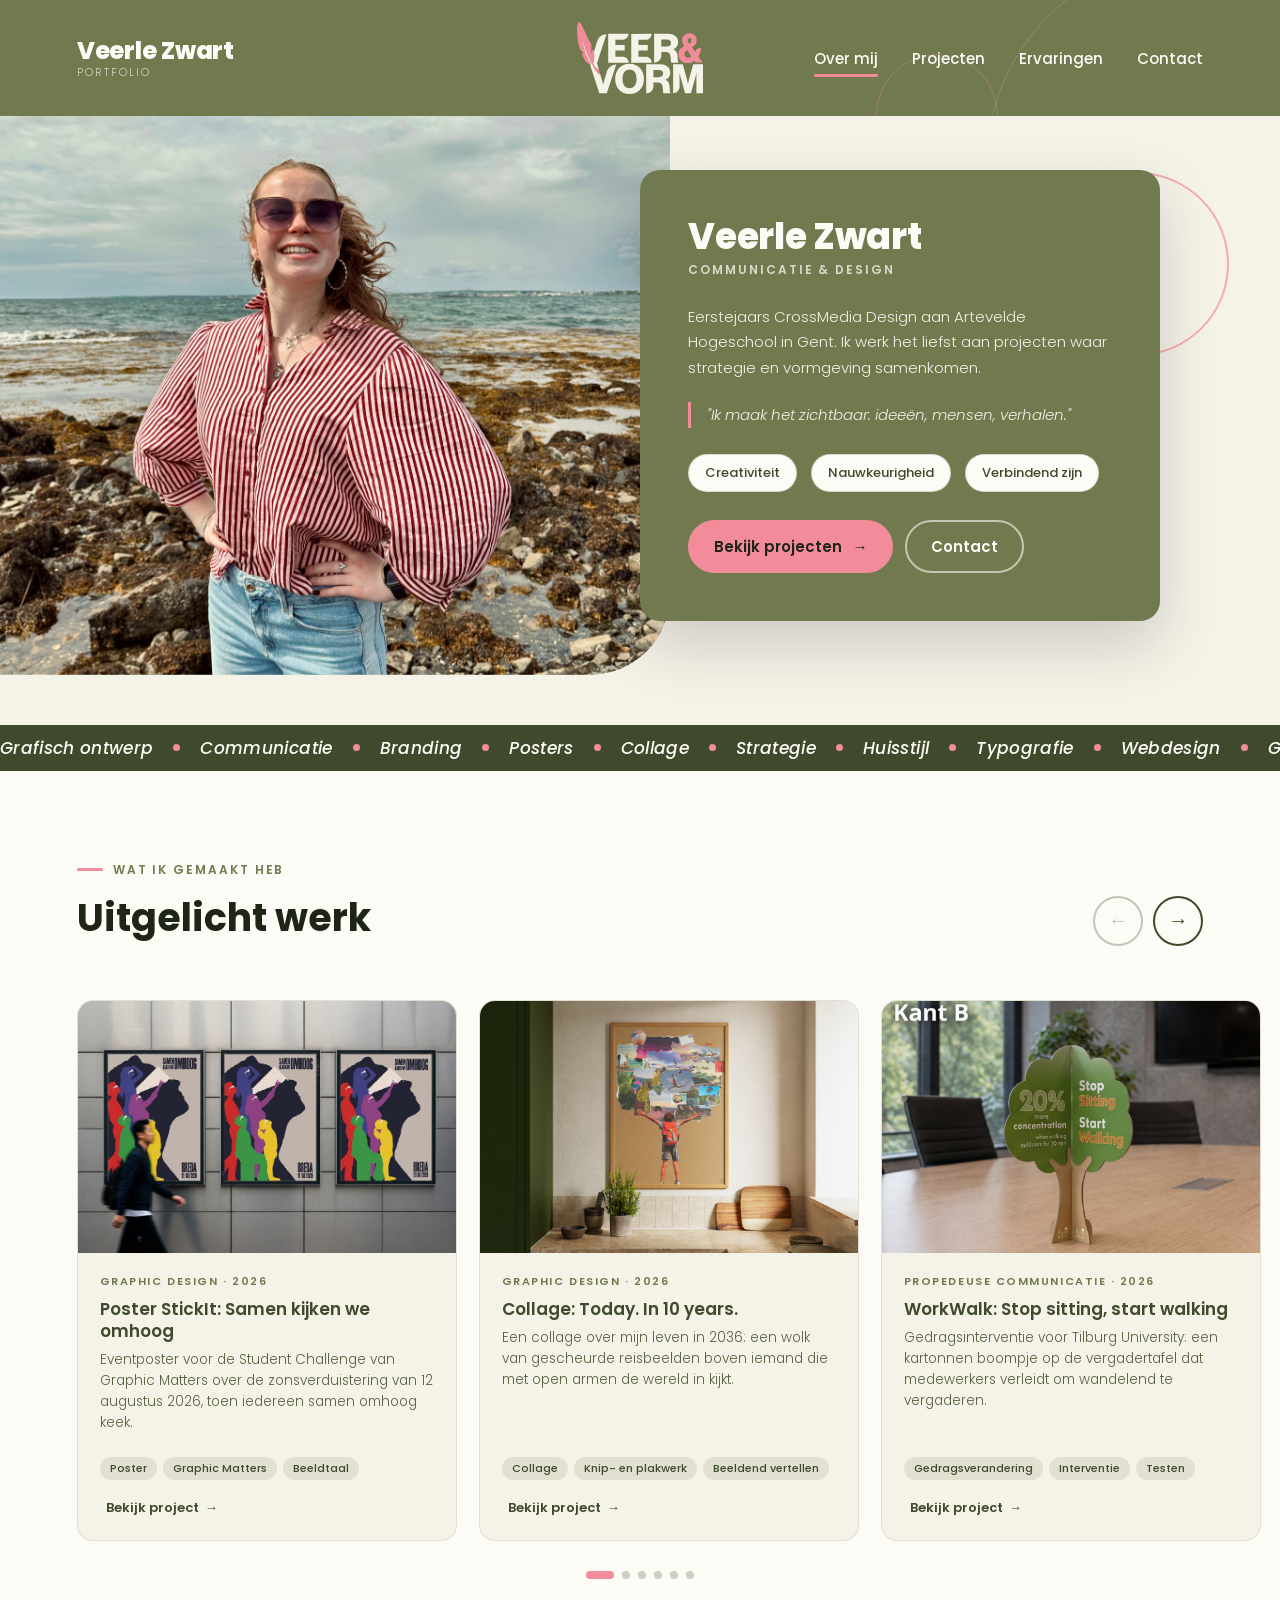
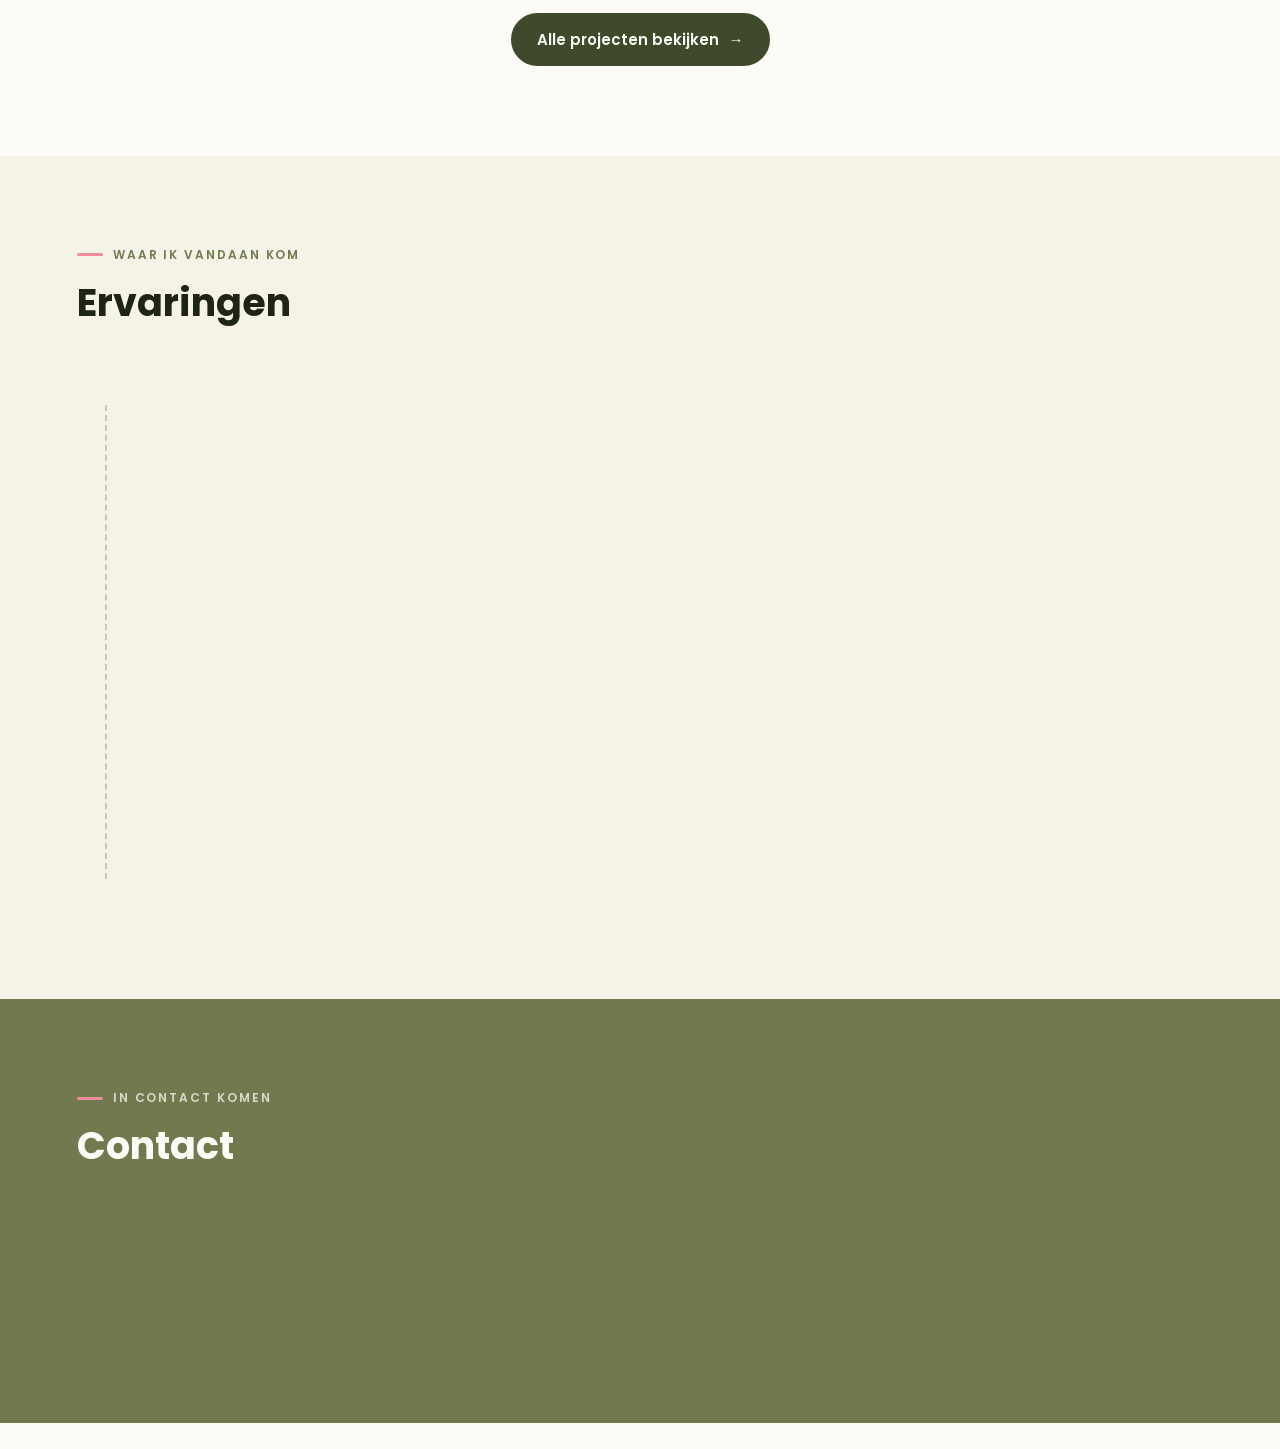
==== index.html @ c1975ac1 "verbetering" ====
<!DOCTYPE html>
<html lang="nl">
<head>
	<meta charset="UTF-8">
	<meta name="viewport" content="width=device-width, initial-scale=1.0">
	<title>Portfolio Veerle Zwart</title>
	<link rel="preconnect" href="https://fonts.googleapis.com">
	<link href="https://fonts.googleapis.com/css2?family=Poppins:ital,wght@0,300;0,400;0,500;0,600;0,700;0,800;1,500;1,600&display=swap" rel="stylesheet">
	<link rel="stylesheet" type="text/css" href="PortfolioStyle.css">

</head>
<body>

<header class="nav">
  <a class="logo" href="index.html"data-logo="Afbeeldingen/logos/veer-en-vorm-logo-svg/veer-en-vorm-logo-02-negatief.svg" aria-label="Veerle Zwart, naar home">
    <span class="name">Veerle Zwart</span>
    <span class="sub">portfolio</span>
  </a>
  <button class="menu-knop" type="button" aria-label="Menu openen" aria-expanded="false">
    <span></span><span></span><span></span>
  </button>
  <nav class="links">
    <a href="index.html#over-mij">Over mij</a>
    <a href="projecten.html" data-sectie="projecten">Projecten</a>
    <a href="index.html#ervaringen">Ervaringen</a>
    <a href="index.html#contact">Contact</a>
  </nav>
</header>

<section class="hero" id="over-mij" style="padding:0;">
  <div class="hero-photo"><img src="Afbeeldingen/FotoVeerle.JPEG"></div>
  <div class="hero-card-wrap">
    <div class="hero-card">
      <h1>Veerle Zwart</h1>
      <p class="role">Communicatie &amp; Design</p>
      <p>Eerstejaars CrossMedia Design aan Artevelde Hogeschool in Gent. Ik werk het liefst aan projecten waar strategie en vormgeving samenkomen.</p>
      <p class="statuut">"Ik maak het zichtbaar: ideeën, mensen, verhalen."</p>
      <div class="values">
        <span class="value-pill">Creativiteit</span>
        <span class="value-pill">Nauwkeurigheid</span>
        <span class="value-pill">Verbindend zijn</span>
      </div>
	  <div class="hero-knoppen">
        <a class="knop" href="projecten.html">Bekijk projecten <span class="pijl" aria-hidden="true">&rarr;</span></a>
        <a class="knop knop-licht" href="#contact">Contact</a>
      </div>
    </div>
  </div>
</section>

<div class="band" aria-hidden="true">
  <div class="band-rij">
    <span>Grafisch ontwerp</span><span>Communicatie</span><span>Branding</span><span>Posters</span><span>Collage</span><span>Strategie</span><span>Huisstijl</span><span>Typografie</span><span>Webdesign</span>
  </div>
</div>

<section id="projecten" class="uitgelicht">
  <div class="section-head rij reveal">
    <div>
      <p class="eyebrow">Wat ik gemaakt heb</p>
      <h2>Uitgelicht werk</h2>
    </div>
    <div class="carousel-pijlen">
      <button class="carousel-knop vorige" type="button" aria-label="Vorige projecten">&#8592;</button>
      <button class="carousel-knop volgende" type="button" aria-label="Volgende projecten">&#8594;</button>
    </div>
  </div>

  <!-- De kaartjes komen automatisch uit projecten.js -->
  <div class="carousel reveal" data-projecten="carousel" aria-label="Uitgelichte projecten"></div>
  <div class="carousel-puntjes" aria-hidden="true"></div>

  <div class="meer reveal">
    <a class="knop knop-donker" href="projecten.html">Alle projecten bekijken <span class="pijl" aria-hidden="true">&rarr;</span></a>
  </div>
</section>

<section id="ervaringen">
  <div class="section-head">
    <p class="eyebrow">Waar ik vandaan kom</p>
    <h2>Ervaringen</h2>
  </div>
    <div class="ervaring-grid">
    <div class="timeline">
      <div class="tl-item reveal">
        <div class="tl-logo" data-logo="Afbeeldingen/logos/logo-prenatal.png">P</div>
        <div class="tl-content">
          <span class="tl-period">Heden · Bijbaan</span>
          <h3>Prénatal Breda</h3>
          <p>Bijbaan als verkoopmedewerker. Hier leer ik elke dag luisteren naar wat klanten echt nodig hebben, en dat helpt me ook als ontwerper.</p>
        </div>
      </div>
      <div class="tl-item reveal">
        <div class="tl-logo" data-logo="Afbeeldingen/logos/logo-artevelde.png">A</div>
        <div class="tl-content">
          <span class="tl-period">Heden · Opleiding</span>
          <h3>CrossMedia Design | Artevelde Hogeschool Gent</h3>
          <p>Eerste jaar CrossMedia Design. Ik leer ontwerpen voor print en digitaal, van poster en collage tot website, en breng zo mijn communicatieachtergrond samen met vormgeving.</p>
        </div>
      </div>
      <div class="tl-item reveal">
        <div class="tl-logo" data-logo="Afbeeldingen/logos/logo-avans.webp">A</div>
        <div class="tl-content">
          <span class="tl-period">2025-2026 · Propedeuse</span>
          <h3>Propedeuse Communicatie | Avans Hogeschool</h3>
          <p>Portfolio Professionele Identiteit: zelfreflectie-opdrachten, gespreksverslagen met een werkveldbuddy, een promovideoscript en een motivatiebrief voor CrossMedia Design.</p>
        </div>
      </div>
    </div>
 <div class="ervaring-fotos">
  <figure class="ervaring-foto reveal" data-afbeelding="Afbeeldingen/FotoCommunicatie.jpg">
      <figcaption>Praatstof winnaar Firestarter Award - Avans</figcaption>
    </figure>  
  <figure class="ervaring-foto reveal" data-afbeelding="Afbeeldingen/FotoPropedeuse.jpg">
        <figcaption>Propedeuse-uitreiking Communicatie</figcaption>
      </figure>
  </div>
  </div>
</section>

<section id="contact">
  <div class="section-head">
    <p class="eyebrow">In contact komen</p>
    <h2>Contact</h2>
  </div>
    <div class="contact-grid">
    <a class="contact-item reveal" href="mailto:veerle.zwart@gmail.com">
      <span class="label">E-mail</span>
      <span class="value">veerle.zwart@gmail.com</span>
    </a>
    <a class="contact-item reveal" href="tel:+31615648652">
      <span class="label">Telefoon</span>
      <span class="value">+31 6 15 64 86 52</span>
    </a>
    <a class="contact-item reveal" href="https://www.linkedin.com/in/veerle-zwart-923246385" target="_blank" rel="noopener">
      <span class="label">LinkedIn</span>
      <span class="value">linkedin.com/in/veerle-zwart-923246385</span>
    </a>
    <div class="contact-item reveal">
      <span class="label">Locatie</span>
      <span class="value">Breda (NL) · Gent (BE)</span>
    </div>
  </div>
</section>

<footer>© Veerle Zwart — persoonlijk portfolio <a class="naar-boven" href="#over-mij">Naar boven &uarr;</a></footer>

<script>
function toggleFolder(tab){
  const folder = tab.closest('.folder');
  const body = folder.querySelector('.folder-body');
  const isOpen = folder.classList.contains('open');
  if(isOpen){
    folder.classList.remove('open');
    body.style.maxHeight = null;
  } else {
    folder.classList.add('open');
    body.style.maxHeight = body.scrollHeight + 'px';
  }
}
window.addEventListener('load', () => {
  document.querySelectorAll('.folder.open').forEach(folder=>{
    const body = folder.querySelector('.folder-body');
    body.style.maxHeight = body.scrollHeight + 'px';
  });
});
</script>

<!-- Pop-up per project -->
<script src="projecten.js"></script>
<script src="beweging.js"></script>

</body>
</html>
---- PortfolioStyle.css ----
/* ================================================================
   PortfolioStyle.css — Veerle Zwart
   Inhoud (zoek op het nummer, bv. "== 5."):
     1. Kleuren en basis
     2. Animaties (keyframes)
     3. Menu (navbar + logo)
     4. Knoppen
     5. Hero (bovenaan de homepage)
     6. Lopende band
     7. Secties en koppen
     8. Projectkaartjes
     9. Carousel (homepage)
    10. Projectenpagina
    11. Ervaringen
    12. Contact
    13. Footer
    14. Pop-up van een project
    15. Telefoon en tablet
    16. Minder beweging
   ================================================================ */


/* ================================================================
   == 1. Kleuren en basis
   ================================================================ */
:root{
  /* 60% – achtergrond */
  --cream: #F5F2E8;
  /* 30% – header, kaarten, vlakken (witte tekst erop: contrast 4,58) */
  --olive: #707A4E;
  /* 10% – accent: knoppen, &-teken, veer, lijntjes, hover */
  --zalmroze: #F28C9B;
  /* Neutraal – koppen, logo en lopende tekst */
  --olive-dark: #3E4A2B;  /* koppen + logo, Zalmroze erop: 4,06 */
  --ink: #1E2416;         /* lopende tekst op crème: 14,6 */
  --white: #FFFFFF;
  --paper: #FDFBF5;       /* licht papier: kaartjes, tekst op olijf */
  --ink-soft: #565F3E;    /* zachtere tekst: beschrijvingen */
  --radius: 20px;
  --zacht: cubic-bezier(.22, .8, .32, 1);   /* soepele beweging */
}
*{ box-sizing:border-box; }
html{ scroll-behavior:smooth; scroll-padding-top:80px; }
body{
  margin:0;
  background:var(--cream);
  color:var(--ink);
  font-family:'Poppins', sans-serif;
  font-weight:300;
}
::selection{ background:var(--olive); color:var(--paper); }
a{ color:inherit; }
:focus-visible{ outline:3px solid var(--olive-dark); outline-offset:3px; }


/* ================================================================
   == 2. Animaties (keyframes)
   ================================================================ */
@keyframes omhoog{ from{ opacity:0; transform:translateY(18px); } to{ opacity:1; transform:none; } }
@keyframes zweef{ 50%{ transform:translate(-14px, 18px); } }
@keyframes vervaag{ from{ opacity:0; } }
@keyframes draai{ to{ transform:rotate(360deg) translateX(6px); } }
@keyframes band{ to{ transform:translateX(-50%); } }
@keyframes foto-in{
  from{ clip-path:inset(0 100% 0 0 round 0 0 80px 0); }
  to{ clip-path:inset(0 0 0 0 round 0 0 80px 0); }
}
@keyframes pm-in{ from{ opacity:0; transform:translateY(24px) scale(.97); } to{ opacity:1; transform:none; } }


/* ================================================================
   == 3. Menu (navbar + logo)
   ================================================================ */
header.nav{
  background:var(--olive);
  color:var(--paper);
  padding:22px 6vw;
  display:flex; align-items:center; justify-content:space-between;
  flex-wrap:wrap; gap:16px;
  position:sticky; top:0; z-index:50;   /* blijft bovenaan bij scrollen */
  overflow:hidden;
  transition:padding .35s var(--zacht), box-shadow .35s;
}
/* kleiner menu zodra je scrolt */
header.nav.gescrold{
  padding-top:12px; padding-bottom:12px;
  box-shadow:0 8px 30px rgba(30,36,22,.18);
}
/* decoratieve cirkels in het menu */
header.nav::before{
  content:""; position:absolute; top:-40%; right:-10%;
  width:420px; height:420px; border-radius:50%;
  border:1px solid rgba(253,251,245,0.15);
  animation:draai 40s linear infinite;
}
header.nav::after{
  content:""; position:absolute; bottom:-60px; right:22%;
  width:120px; height:120px; border-radius:50%;
  border:1px solid rgba(242,140,155,.35);
}

/* --- Logo --- */
.logo{
  display:flex; flex-direction:column; line-height:1.1;
  position:relative; z-index:1; text-decoration:none;
}
.logo .name{ font-weight:800; font-size:24px; letter-spacing:-0.01em; }
.logo .sub{
  font-size:11px; letter-spacing:0.18em; text-transform:uppercase;
  color:rgba(253,251,245,0.7); margin-top:2px;
}
/* logo-afbeelding (wordt geladen door beweging.js) */
.logo.met-logo img{ height:72px; width:auto; display:block; transition:height .35s var(--zacht), transform .3s var(--zacht); }
header.nav.gescrold .logo.met-logo img{ height:48px; }
.logo.met-logo:hover img{ transform:rotate(-3deg) scale(1.04); }

/* naam links, logo in het midden, menu rechts */
header.nav{ display:grid; grid-template-columns:1fr auto 1fr; column-gap:16px; row-gap:0; }
.logo{ display:contents; }
.logo .name{ grid-column:1; grid-row:1; align-self:end; text-decoration:none; }
.logo .sub{ grid-column:1; grid-row:2; align-self:start; }
.logo img{ grid-column:2; grid-row:1 / 3; }
nav.links, .menu-knop{ grid-column:3; grid-row:1 / 3; justify-self:end; align-self:center; }

/* --- Menulinks met roze streepje --- */
nav.links{
  display:flex; gap:34px; flex-wrap:wrap;
  position:relative; z-index:1;
}
nav.links a{
  text-decoration:none; font-size:15px; font-weight:500;
  color:var(--paper); opacity:1;
  position:relative; padding:4px 0;
  transition:opacity 0.2s;
}
nav.links a::after{
  content:""; position:absolute; left:0; right:0; bottom:-3px;
  height:3px; border-radius:3px; background:var(--zalmroze);
  transform:scaleX(0); transform-origin:left;
  transition:transform .3s var(--zacht);
}
nav.links a:hover::after,
nav.links a.active::after{ transform:scaleX(1); }

/* --- Hamburger-knop (alleen zichtbaar op telefoon) --- */
.menu-knop{
  display:none; position:relative; z-index:1;
  width:44px; height:44px; border:none; border-radius:50%;
  background:rgba(253,251,245,.12); cursor:pointer;
  flex-direction:column; align-items:center; justify-content:center; gap:5px;
}
.menu-knop span{
  width:20px; height:2px; background:var(--paper); border-radius:2px;
  transition:transform .3s var(--zacht), opacity .2s;
}
.menu-open .menu-knop span:nth-child(1){ transform:translateY(7px) rotate(45deg); }
.menu-open .menu-knop span:nth-child(2){ opacity:0; }
.menu-open .menu-knop span:nth-child(3){ transform:translateY(-7px) rotate(-45deg); }


/* ================================================================
   == 4. Knoppen
   ================================================================ */
/* roze knop (standaard) */
.knop{
  display:inline-flex; align-items:center; gap:10px;
  background:var(--zalmroze); color:var(--ink);
  font-weight:600; font-size:15px;
  padding:13px 24px; border-radius:40px;
  text-decoration:none; border:2px solid var(--zalmroze);
  transition:transform .25s var(--zacht), box-shadow .25s, background .25s, color .25s;
}
.knop:hover{ transform:translateY(-2px); box-shadow:0 10px 24px rgba(30,36,22,.22); }
.knop .pijl{ display:inline-block; transition:transform .25s var(--zacht); }
.knop:hover .pijl{ transform:translateX(5px); }
/* lichte knop met rand (op olijf) */
.knop-licht{ background:transparent; color:var(--paper); border-color:rgba(253,251,245,.6); }
.knop-licht:hover{ background:var(--paper); color:var(--olive-dark); border-color:var(--paper); }
/* donkere knop */
.knop-donker{ background:var(--olive-dark); color:var(--paper); border-color:var(--olive-dark); }
.knop-donker:hover{ background:var(--zalmroze); color:var(--ink); border-color:var(--zalmroze); }

/* kleine download-knop */
.download-btn{
  font-size:11px; font-weight:500;
  background:var(--olive); color:var(--paper);
  padding:3px 10px; border-radius:20px;
  text-decoration:none;
  display:inline-flex; align-items:center; gap:4px;
  transition:background 0.2s;
}
.download-btn:hover{ background:var(--olive-dark); }


/* ================================================================
   == 5. Hero (bovenaan de homepage)
   ================================================================ */
.hero{
  display:grid; grid-template-columns:1.1fr 1fr;
  gap:0; align-items:stretch; min-height:520px;
}

/* --- Foto links --- */
.hero-photo{
  background:repeating-linear-gradient(135deg, #E4E9D6, #E4E9D6 10px, #D6DEC1 10px, #D6DEC1 20px);
  display:flex; align-items:center; justify-content:center;
  color:var(--olive-dark); font-size:13px; letter-spacing:0.08em;
  text-transform:uppercase; text-align:center;
  padding:0px; overflow:hidden;
  aspect-ratio:1.2 / 1;
  border-radius:0 0 80px 0;
  animation:foto-in 1.1s var(--zacht) both;   /* schuift open */
}
.hero-photo img{
  width:100%; height:100%; object-fit:cover; display:block;
  transform:scale(1.06); will-change:transform;
}

/* --- Olijf kaart rechts --- */
.hero-card-wrap{
  display:flex; align-items:center;
  padding:40px 6vw 40px 40px;
  margin-left:-70px;
  position:relative;
}
/* zwevende roze cirkel */
.hero-card-wrap::before{
  content:""; position:absolute; right:4vw; top:10%;
  width:180px; height:180px; border-radius:50%;
  border:2px solid var(--zalmroze); opacity:.7;
  animation:zweef 7s ease-in-out infinite;
}
.hero-card{
  background:var(--olive); color:var(--paper);
  border-radius:var(--radius);
  padding:48px; max-width:520px;
  position:relative;
  box-shadow:0 24px 60px rgba(30,36,22,.18);
}
/* alles in de kaart komt één voor één binnen */
.hero-card > *{ animation:omhoog .8s var(--zacht) both; }
.hero-card > :nth-child(1){ animation-delay:.35s; }
.hero-card > :nth-child(2){ animation-delay:.45s; }
.hero-card > :nth-child(3){ animation-delay:.55s; }
.hero-card > :nth-child(4){ animation-delay:.65s; }
.hero-card > :nth-child(5){ animation-delay:.75s; }
.hero-card > :nth-child(6){ animation-delay:.85s; }

.hero-card h1{
  font-family:'Poppins', sans-serif; font-weight:800;
  font-size:clamp(28px, 3vw, 36px); letter-spacing:-0.01em;
  margin:0 0 4px; line-height:1.05;
}
.hero-card .role{
  font-size:12px; font-weight:600; letter-spacing:0.16em;
  text-transform:uppercase; color:rgba(253,251,245,0.75);
  margin:0 0 24px;
}
.hero-card p{
  font-size:15px; line-height:1.7; font-weight:300;
  color:rgba(253,251,245,0.92); margin:0 0 16px;
}
.hero-card p:last-child{ margin-bottom:0; }
/* quote met roze streep */
.statuut{
  font-style:italic; font-weight:500;
  border-left:3px solid var(--zalmroze);
  padding-left:16px;
  margin-top:22px !important;
}

/* --- Waarden-pilletjes --- */
.values{ display:flex; gap:14px; flex-wrap:wrap; margin-top:26px; }
.value-pill{
  background:var(--paper); border:1px solid rgba(75,87,48,0.2);
  color:var(--olive-dark); font-size:13px; font-weight:500;
  padding:8px 16px; border-radius:30px;
  transition:transform .25s var(--zacht);
}
.value-pill:hover{ transform:translateY(-3px) rotate(-2deg); }

/* --- Knoppen in de hero --- */
.hero-knoppen{ display:flex; flex-wrap:wrap; gap:12px; margin-top:28px; }


/* ================================================================
   == 6. Lopende band
   ================================================================ */
.band{ background:var(--olive-dark); color:var(--paper); overflow:hidden; padding:10px 0; margin-top:50px; }
.band-rij{ display:flex; width:max-content; animation:band 32s linear infinite; }
.band-rij span{
  font-size:clamp(14px, 1.4vw, 17px); font-weight:500; font-style:italic;
  letter-spacing:.02em;
  white-space:nowrap; display:flex; align-items:center;
}
/* roze bolletje tussen de woorden */
.band-rij span::after{
  content:""; width:7px; height:7px; border-radius:50%;
  background:var(--zalmroze); margin:0 20px;
}


/* ================================================================
   == 7. Secties en koppen
   ================================================================ */
section{ padding:90px 6vw; }
.section-head{ margin-bottom:44px; }
/* kop met iets ernaast (bv. carousel-pijlen) */
.section-head.rij{ display:flex; align-items:flex-end; justify-content:space-between; gap:20px; flex-wrap:wrap; }

/* klein kopje boven de titel, met roze streepje */
.eyebrow{
  font-size:12px; font-weight:600; letter-spacing:0.16em;
  text-transform:uppercase; color:var(--olive);
  margin:0 0 10px;
  display:flex; align-items:center; gap:10px;
}
.eyebrow::before{ content:""; width:26px; height:3px; border-radius:3px; background:var(--zalmroze); }

h2{
  font-family:'Poppins', sans-serif; font-weight:700;
  font-size:clamp(26px, 3.4vw, 38px);
  margin:0; color:var(--ink);
}

/* inschuiven bij scrollen (class="reveal", werkt via beweging.js) */
.js .reveal{
  opacity:0; transform:translateY(28px);
  transition:opacity .8s var(--zacht), transform .8s var(--zacht);
}
.js .reveal.zichtbaar{ opacity:1; transform:none; }


/* ================================================================
   == 8. Projectkaartjes (carousel én projectenpagina)
   ================================================================ */
.card{
  background:var(--paper);
  border:1px solid rgba(75,87,48,0.12);
  border-radius:16px;
  padding:0; gap:0; overflow:hidden;
  display:flex; flex-direction:column;
  transition:transform .35s var(--zacht), box-shadow .35s var(--zacht);
}
.card.klikbaar{ cursor:pointer; transition:transform .2s, box-shadow .2s; }
.card.klikbaar:hover,
.card.klikbaar:focus-visible{
  transform:translateY(-6px);
  box-shadow:0 18px 40px rgba(43,48,28,.16);
  outline:none;
}

/* --- Foto bovenin het kaartje --- */
.card-thumb{
  height:auto; aspect-ratio:4 / 3;
  border-radius:0; margin:0;
  background:repeating-linear-gradient(135deg, #E4E9D6, #E4E9D6 10px, #D6DEC1 10px, #D6DEC1 20px);
  display:flex; align-items:center; justify-content:center;
  font-size:11px; color:var(--olive-dark);
  letter-spacing:0.06em; text-transform:uppercase;
  overflow:hidden; position:relative;
}
.card-thumb img{
  width:100%; height:100%;
  object-fit:cover; object-position:center;
  display:block; border-radius:0;
  transition:transform .6s var(--zacht);
  -webkit-user-drag:none; user-select:none;
}
.card.klikbaar:hover .card-thumb img{ transform:scale(1.06); }
/* donker verloopje over de foto bij hover */
.card-thumb::after{
  content:""; position:absolute; inset:0;
  background:linear-gradient(to top, rgba(62,74,43,.45), transparent 55%);
  opacity:0; transition:opacity .35s;
}
.card.klikbaar:hover .card-thumb::after{ opacity:1; }

/* --- Tekst in het kaartje --- */
.card-body{ padding:20px 22px 22px; display:flex; flex-direction:column; gap:8px; flex:1; }
.card-cat{
  font-size:11px !important; font-weight:600 !important; letter-spacing:.14em; text-transform:uppercase;
  color:var(--olive) !important;
}
.card h3{ font-weight:600; font-size:17px; line-height:1.3; margin:0; color:var(--olive-dark); }
.card p{ font-size:13.5px; line-height:1.55; margin:0; color:var(--ink-soft); font-weight:300; }
.card .tags{ margin-top:auto; padding-top:8px; display:flex; flex-wrap:wrap; gap:6px; }
.tag{
  font-size:11px; background:rgba(110,123,72,0.14);
  color:var(--olive-dark); padding:3px 10px; border-radius:20px;
  font-weight:500;
}

/* --- "Bekijk project →" onderin --- */
.card-link{
  margin-top:10px; font-size:13px; font-weight:600; color:var(--olive-dark);
  display:inline-flex; align-items:center; gap:6px;
}
.card-link::before{ content:""; width:0; height:2px; background:var(--zalmroze); transition:width .3s var(--zacht); }
.card.klikbaar:hover .card-link::before{ width:18px; }
.card-link .pijl{ transition:transform .3s var(--zacht); }
.card.klikbaar:hover .card-link .pijl{ transform:translateX(4px); }


/* ================================================================
   == 9. Carousel (homepage)
   ================================================================ */
#projecten{ background:var(--paper); }
.uitgelicht{ padding-left:0; padding-right:0; }
.uitgelicht .section-head,
.uitgelicht .meer,
.uitgelicht .carousel-puntjes{ padding:0 6vw; }

.carousel{
  display:flex; gap:22px; overflow-x:auto;
  scroll-snap-type:x mandatory; scroll-padding:0 6vw;
  padding:10px 6vw 30px; scrollbar-width:none; cursor:grab;
}
.carousel::-webkit-scrollbar{ display:none; }
/* tijdens slepen met de muis */
.carousel.sleept{ cursor:grabbing; scroll-snap-type:none; scroll-behavior:auto; user-select:none; }
.carousel.sleept .card{ pointer-events:none; }
.carousel .card{ flex:0 0 clamp(260px, 30vw, 380px); scroll-snap-align:start; background:var(--cream); }
.carousel .card-thumb{ aspect-ratio:3 / 2; }

/* --- Pijlknoppen --- */
.carousel-pijlen{ display:flex; gap:10px; }
.carousel-knop{
  width:50px; height:50px; border-radius:50%;
  border:2px solid var(--olive-dark); background:transparent; color:var(--olive-dark);
  font-size:20px; cursor:pointer;
  transition:background .25s, color .25s, transform .25s var(--zacht), opacity .25s;
}
.carousel-knop:hover:not(:disabled){ background:var(--olive-dark); color:var(--paper); transform:scale(1.06); }
.carousel-knop:disabled{ opacity:.3; cursor:default; }

/* --- Puntjes eronder --- */
.carousel-puntjes{ display:flex; gap:8px; justify-content:center; }
.carousel-puntjes span{
  width:8px; height:8px; border-radius:8px; background:rgba(62,74,43,.25);
  transition:width .35s var(--zacht), background .35s;
}
.carousel-puntjes span.actief{ width:28px; background:var(--zalmroze); }

/* --- Knop "Alle projecten bekijken" --- */
.meer{ display:flex; justify-content:center; margin-top:34px; }


/* ================================================================
   == 10. Projectenpagina (projecten.html)
   ================================================================ */
/* --- Olijf kop bovenaan --- */
.pagina-kop{ background:var(--olive); color:var(--paper); padding-top:70px; padding-bottom:80px; position:relative; overflow:hidden; }
.pagina-kop::after{
  content:""; position:absolute; right:-80px; bottom:-120px;
  width:340px; height:340px; border-radius:50%;
  border:2px solid var(--zalmroze); opacity:.6;
  animation:zweef 8s ease-in-out infinite;
}
.pagina-kop > *{ position:relative; z-index:1; animation:omhoog .8s var(--zacht) both; }
.pagina-kop > :nth-child(2){ animation-delay:.1s; }
.pagina-kop > :nth-child(3){ animation-delay:.2s; }
.pagina-kop > :nth-child(4){ animation-delay:.3s; }
.pagina-kop .eyebrow{ color:rgba(253,251,245,.8); }
.pagina-kop h1{ font-weight:800; font-size:clamp(36px, 6vw, 68px); line-height:1; letter-spacing:-.02em; margin:0 0 20px; }
.pagina-kop .intro{ max-width:620px; font-size:16px; line-height:1.7; margin:0; color:rgba(253,251,245,.92); }
.terug{
  display:inline-block; margin-bottom:28px; font-size:14px; font-weight:500;
  text-decoration:none; color:var(--paper); opacity:.85;
  transition:opacity .2s, transform .25s var(--zacht);
}
.terug:hover{ opacity:1; transform:translateX(-4px); }

/* --- Filterknoppen --- */
.overzicht{ padding-top:50px; }
.filters{ display:flex; flex-wrap:wrap; gap:10px; }
.filter{
  font-family:inherit; font-size:14px; font-weight:500;
  padding:10px 18px; border-radius:40px; cursor:pointer;
  background:var(--paper); color:var(--olive-dark); border:1.5px solid rgba(62,74,43,.25);
  transition:background .25s, color .25s, border-color .25s, transform .25s var(--zacht);
}
.filter span{ font-size:12px; opacity:.65; margin-left:4px; }
.filter:hover{ border-color:var(--olive-dark); transform:translateY(-2px); }
.filter.actief{ background:var(--olive-dark); color:var(--paper); border-color:var(--olive-dark); }
.aantal{ font-size:13px; color:var(--ink-soft); margin:18px 0 26px; }

/* --- Raster met kaartjes --- */
.projecten-grid{ display:grid; grid-template-columns:repeat(auto-fill, minmax(280px, 1fr)); gap:26px; }
.projecten-grid .card[hidden]{ display:none; }
.card.kaart-in{ animation:omhoog .6s var(--zacht) both; animation-delay:calc(var(--i, 0) * 70ms); }

/* --- Donker vlak onderaan ("Benieuwd naar meer?") --- */
.oproep{ background:var(--olive-dark); color:var(--paper); text-align:center; }
.oproep .eyebrow{ color:rgba(253,251,245,.75); justify-content:center; }
.oproep h2{ color:var(--paper); margin-bottom:30px; }


/* ================================================================
   == 11. Ervaringen
   ================================================================ */
/* --- Indeling: tijdlijn links, foto's rechts --- */
.ervaring-grid{
  display:grid; grid-template-columns:1.1fr 1fr;
  gap:40px; align-items:start;
}

/* --- Tijdlijn --- */
.timeline{ display:flex; flex-direction:column; gap:0; }
.tl-item{
  display:grid; grid-template-columns:140px 1fr; gap:24px;
  padding:26px 0;
  border-bottom:1px solid rgba(75,87,48,0.15);
  position:relative; transition:padding-left .35s var(--zacht);
}
.tl-item:first-child{ padding-top:0; }
.tl-item::before{
  content:""; position:absolute; left:0; top:50%;
  width:0; height:3px; border-radius:3px; background:var(--zalmroze);
  transition:width .35s var(--zacht);
}
.tl-item:hover{ padding-left:28px; }
.tl-item:hover::before{ width:16px; }
.tl-period{ font-size:13px; font-weight:600; color:var(--olive); }
.tl-content h3{ margin:0 0 6px; font-size:17px; font-weight:600; color:var(--ink); }
.tl-content p{
  margin:0; font-size:14px; line-height:1.6; color:var(--ink-soft); font-weight:300;
  max-width:60ch;
}

/* --- Tijdlijn met logo-rondjes (binnen .ervaring-grid) --- */
.ervaring-grid .timeline{ position:relative; }
/* stippellijn die de logo's verbindt */
.ervaring-grid .timeline::before{
  content:""; position:absolute; left:28px; top:30px; bottom:30px;
  border-left:2px dashed rgba(112,122,78,.35);
}
.ervaring-grid .tl-item{
  grid-template-columns:58px 1fr; gap:22px; align-items:start;
  padding:22px 18px 22px 0; border-bottom:none; border-radius:16px;
  transition:background .3s, transform .35s var(--zacht);
}
.ervaring-grid .tl-item:first-child{ padding-top:22px; }
.ervaring-grid .tl-item::before{ display:none; }
.ervaring-grid .tl-item:hover{ padding-left:0; transform:translateX(6px); }
.ervaring-grid .tl-period{
  display:inline-block; margin-bottom:8px;
  font-size:11px; font-weight:600; letter-spacing:.12em; text-transform:uppercase;
  background:rgba(112,122,78,.14); color:var(--olive-dark);
  padding:4px 12px; border-radius:20px;
}

/* --- Logo-rondje --- */
.tl-logo{
  width:58px; height:58px; border-radius:50%;
  background:var(--paper); border:2px solid var(--olive);
  display:grid; place-items:center; overflow:hidden;
  font-weight:700; font-size:20px; color:var(--olive-dark);
  position:relative; z-index:1;
  transition:transform .35s var(--zacht), border-color .3s, box-shadow .3s;
}
.tl-logo img{ width:72%; height:72%; object-fit:contain; display:block; }
.tl-item:hover .tl-logo{
  transform:scale(1.1) rotate(-6deg);
  border-color:var(--zalmroze);
  box-shadow:0 8px 20px rgba(30,36,22,.15);
}

/* --- Foto als polaroid met roze plakbandje --- */
.ervaring-foto{
  margin:0; position:sticky; top:110px;
  width:100%; max-width:450px; justify-self:end;
  background:var(--paper); padding:14px 14px 18px;
  border-radius:6px;
  box-shadow:0 20px 50px rgba(30,36,22,.18);
  transform:rotate(2.5deg);
  transition:transform .5s var(--zacht), box-shadow .5s;
}
.js .ervaring-foto.reveal.zichtbaar{ transform:rotate(2.5deg); }
.js .ervaring-foto.reveal.zichtbaar:hover,
.ervaring-foto:hover{ transform:rotate(0deg) scale(1.02); box-shadow:0 26px 60px rgba(30,36,22,.24); }
.ervaring-foto::before{
  content:""; position:absolute; top:-14px; left:50%;
  width:110px; height:28px; transform:translateX(-50%) rotate(-3deg);
  background:var(--zalmroze); opacity:.85; border-radius:3px;
}
.ervaring-foto img{ width:100%; height:auto; display:block; border-radius:3px; }
.ervaring-foto figcaption{
  margin-top:14px; text-align:center;
  font-size:14px; font-weight:500; font-style:italic; color:var(--ink-soft);
}
/* als een foto niet gevonden wordt */
.ervaring-foto.geen-foto img{ display:none; }
.ervaring-foto.geen-foto::after{
  content:"Foto volgt"; display:grid; place-items:center; aspect-ratio:4 / 5;
  background:repeating-linear-gradient(135deg, #E4E9D6, #E4E9D6 10px, #D6DEC1 10px, #D6DEC1 20px);
  color:var(--olive-dark); font-size:12px; letter-spacing:.08em; text-transform:uppercase;
}

/* --- Twee foto's naast elkaar, hoekjes over elkaar, even groot --- */
.ervaring-fotos{ display:flex; flex-direction:row; align-items:flex-start; gap:0; width:100%; max-width:640px; justify-self:end; padding-top:14px; }
.ervaring-fotos .ervaring-foto{ position:relative; top:0; flex:1 1 0; width:auto; min-width:0; max-width:none; }
.ervaring-fotos .ervaring-foto img{ width:100%; height:auto; }
.ervaring-fotos .ervaring-foto figcaption{ font-size:12px; margin-top:10px; }
/* eerste foto */
.ervaring-fotos .ervaring-foto:nth-child(1){ align-self:flex-start; z-index:1; }
/* tweede foto: iets lager, over de eerste heen en scheef */
.ervaring-fotos .ervaring-foto:nth-child(2){ align-self:flex-start; z-index:2; margin-left:-20px; margin-top:80px; }
.ervaring-fotos .ervaring-foto:nth-child(2),
.js .ervaring-fotos .ervaring-foto.reveal.zichtbaar:nth-child(2){ transform:rotate(-3deg); }
.ervaring-fotos .ervaring-foto:nth-child(2)::before{ transform:translateX(-50%) rotate(5deg); }
/* bij hover recht en bovenop */
.js .ervaring-fotos .ervaring-foto.reveal.zichtbaar:hover{ transform:rotate(0deg) scale(1.03); }
.ervaring-fotos .ervaring-foto:hover{ z-index:3; }


/* ================================================================
   == 12. Contact
   ================================================================ */
#contact{ background:var(--olive); color:var(--paper); }
#contact .eyebrow{ color:rgba(253,251,245,0.75); }
#contact h2{ color:var(--paper); }
.contact-grid{
  display:grid; grid-template-columns:repeat(auto-fit, minmax(220px, 1fr));
  gap:16px; margin-top:30px;
}
/* klikbare blokken */
.contact-item{
  display:flex; flex-direction:column; gap:6px;
  padding:22px; border-radius:16px; text-decoration:none;
  background:rgba(253,251,245,.08); border:1px solid rgba(253,251,245,.15);
  transition:background .3s, transform .3s var(--zacht), border-color .3s;
}
a.contact-item:hover{ background:rgba(253,251,245,.16); border-color:var(--zalmroze); transform:translateY(-4px); }
.contact-item .label{
  font-size:11px; letter-spacing:0.14em; text-transform:uppercase;
  color:rgba(253,251,245,0.6);
}
.contact-item .value{ font-size:15px; font-weight:500; overflow-wrap:anywhere; }


/* ================================================================
   == 13. Footer
   ================================================================ */
footer{
  padding:26px 6vw;
  font-size:12px; color:var(--ink-soft);
  background:var(--paper);
  display:flex; justify-content:space-between; gap:16px; flex-wrap:wrap;
  text-align:left;
}
.naar-boven{ text-decoration:none; font-weight:500; color:var(--olive-dark); }
.naar-boven:hover{ text-decoration:underline; text-decoration-color:var(--zalmroze); text-decoration-thickness:2px; }


/* ================================================================
   == 14. Pop-up van een project
   ================================================================ */
body.modal-open{ overflow:hidden; }   /* pagina scrolt niet mee */

/* --- Het grote vak --- */
.project-modal{
  width:min(1120px, calc(100% - 32px));
  max-height:calc(100vh - 48px);
  margin:auto; padding:0; border:none;
  border-radius:var(--radius, 20px);
  background:var(--paper, #FDFBF5); color:var(--ink, #2B301C);
  font-family:inherit;
  overflow:hidden;
  box-shadow:0 30px 80px rgba(43,48,28,.35);
}
.project-modal::backdrop{ background:rgba(43,48,28,.6); backdrop-filter:blur(3px); }
.project-modal[open]{ animation:pm-in .4s var(--zacht); }
.project-modal[open]::backdrop{ animation:vervaag .4s ease; }
.pm-inhoud{
  display:grid; grid-template-columns:1.25fr 1fr;
  max-height:calc(100vh - 48px); overflow:auto;
}

/* --- Sluitknop (×) --- */
.pm-sluit{
  position:absolute; top:14px; right:14px; z-index:2;
  width:42px; height:42px; border-radius:50%; border:none; cursor:pointer;
  background:var(--olive-dark, #4B5730); color:#fff; font-size:26px; line-height:1;
  transition:background .2s, transform .3s var(--zacht);
}
.pm-sluit:hover{ background:var(--olive, #6E7B48); transform:rotate(90deg); }

/* --- Fotogalerij links --- */
.pm-galerij{ background:var(--olive-dark, #4B5730); padding:20px; display:flex; flex-direction:column; gap:12px; }
.pm-galerij[hidden]{ display:none; }
.pm-galerij[hidden] + .pm-info{ grid-column:1 / -1; max-width:720px; }
.pm-hoofdfoto{
  position:relative; border-radius:12px; overflow:hidden;
  background:rgba(0,0,0,.2); aspect-ratio:4/3;
  display:flex; align-items:center; justify-content:center;
}
.pm-hoofdfoto img{ width:100%; height:100%; object-fit:contain; display:block; }
.pm-hoofdfoto img.wissel{ animation:vervaag .45s ease; }
/* pijltjes op de foto */
.pm-pijl{
  position:absolute; top:50%; transform:translateY(-50%);
  width:44px; height:44px; border-radius:50%; border:none; cursor:pointer;
  background:rgba(253,251,245,.92); color:var(--olive-dark, #4B5730);
  font-size:30px; line-height:1; display:flex; align-items:center; justify-content:center;
  transition:background .2s, transform .25s var(--zacht);
}
.pm-pijl:hover{ background:var(--zalmroze); transform:translateY(-50%) scale(1.08); }
.pm-vorige{ left:12px; }
.pm-volgende{ right:12px; }
.pm-pijl[hidden]{ display:none; }
.pm-fotobalk{ display:flex; justify-content:space-between; gap:12px; color:var(--cream, #F7F2E7); font-size:13px; }
.pm-teller{ opacity:.75; white-space:nowrap; }
/* kleine fotootjes */
.pm-thumbs{ display:grid; grid-template-columns:repeat(auto-fill, minmax(64px, 1fr)); gap:8px; }
.pm-thumbs[hidden]{ display:none; }
.pm-thumbs button{
  aspect-ratio:1; border-radius:8px; overflow:hidden; padding:0; cursor:pointer;
  border:2px solid transparent; background:none; opacity:.6; transition:opacity .2s;
}
.pm-thumbs button:hover{ opacity:1; }
.pm-thumbs button.actief{ opacity:1; border-color:var(--zalmroze); }
.pm-thumbs img{ width:100%; height:100%; object-fit:cover; display:block; }

/* --- Tekst rechts --- */
.pm-info{ padding:40px 36px 36px; display:flex; flex-direction:column; gap:16px; }
.pm-inhoud.wissel .pm-info > *{ animation:omhoog .5s var(--zacht) both; }
.pm-inhoud.wissel .pm-info > :nth-child(2){ animation-delay:.05s; }
.pm-inhoud.wissel .pm-info > :nth-child(3){ animation-delay:.1s; }
.pm-inhoud.wissel .pm-info > :nth-child(n+4){ animation-delay:.15s; }
.pm-ondertitel{
  font-size:12px; letter-spacing:.14em; text-transform:uppercase; font-weight:600;
  color:var(--ink-soft, #565F3E); margin:0;
}
.pm-ondertitel:empty{ display:none; }
.pm-titel{ font-size:clamp(26px, 3vw, 34px); color:var(--olive-dark, #4B5730); line-height:1.15; margin:0; }
.pm-meta{
  display:grid; grid-template-columns:1fr 1fr; gap:10px 16px; margin:0;
  padding:16px 0; border-top:1px solid rgba(43,48,28,.15); border-bottom:1px solid rgba(43,48,28,.15);
}
.pm-meta:empty{ display:none; }
.pm-meta dt{ font-size:11px; letter-spacing:.12em; text-transform:uppercase; font-weight:600; color:var(--ink-soft, #565F3E); }
.pm-meta dd{ font-size:14px; margin:0; }
.pm-tekst h4{ font-size:16px; margin:14px 0 4px; color:var(--olive-dark, #4B5730); }
.pm-tekst h4:first-child{ margin-top:0; }
.pm-tekst p{ font-size:15px; line-height:1.6; margin:0; }
.pm-tags{ display:flex; flex-wrap:wrap; gap:6px; }
.pm-knoppen{ display:flex; flex-wrap:wrap; gap:10px; }
.pm-knoppen:empty{ display:none; }
.pm-knoppen .download-btn{ font-size:13px; padding:8px 16px; }

/* --- Vorig / volgend project onderin --- */
.pm-bladeren{
  display:flex; justify-content:space-between; gap:10px;
  margin-top:auto; padding-top:18px; border-top:1px solid rgba(43,48,28,.15);
}
.pm-bladeren[hidden]{ display:none; }
.pm-ander{
  font-family:inherit; font-size:13px; font-weight:600; color:var(--olive-dark);
  background:none; border:none; padding:6px 0; cursor:pointer;
  transition:transform .25s var(--zacht);
}
.pm-ander:first-child:hover{ transform:translateX(-4px); }
.pm-ander:last-child:hover{ transform:translateX(4px); }


/* ================================================================
   == 15. Telefoon en tablet (schermen tot 860px breed)
   ================================================================ */
@media (max-width:860px){
  /* --- Menu wordt een uitklapmenu --- */
  .menu-knop{ display:flex; }
  nav.links{
    flex-basis:100%; flex-direction:column; gap:0;
    max-height:0; overflow:hidden; transition:max-height .4s var(--zacht);
  }
  .menu-open nav.links{ max-height:300px; }
  nav.links a{ padding:12px 0; font-size:17px; border-top:1px solid rgba(253,251,245,.15); }
  nav.links a::after{ display:none; }
  nav.links a.active{ color:var(--zalmroze); }
  .logo.met-logo img{ height:54px; }
  nav.links{ grid-column:1 / -1; grid-row:3; justify-self:stretch; margin-top:12px; }
  .logo .name{ font-size:19px; white-space:nowrap; }

  /* --- Hero: foto boven, kaart eronder --- */
  .hero{ grid-template-columns:1fr; }
  .hero-photo{ height:auto; aspect-ratio:4 / 3; border-radius:0 0 60px 0; }
  .hero-card-wrap{ margin-left:0; margin-top:-60px; padding:0 5vw 20px; }
  .hero-card-wrap::before{ display:none; }
  .hero-card{ max-width:none; padding:30px 26px; }

  /* --- Secties --- */
  section{ padding:64px 5vw; }

  /* --- Carousel --- */
  .uitgelicht{ padding-left:0; padding-right:0; }
  .carousel{ padding-left:5vw; padding-right:5vw; scroll-padding:0 5vw; gap:16px; }
  .carousel .card{ flex-basis:78vw; }
  .carousel-pijlen{ display:none; }

  /* --- Ervaringen: alles onder elkaar --- */
  .ervaring-grid{ grid-template-columns:1fr; }
  .tl-item{ grid-template-columns:1fr; gap:6px; }
  .tl-item:hover{ padding-left:0; }
  .tl-item::before{ display:none; }
  .ervaring-grid .tl-item{ grid-template-columns:48px 1fr; gap:16px; }
  .ervaring-grid .timeline::before{ left:23px; }
  .tl-logo{ width:48px; height:48px; font-size:17px; }
  .ervaring-foto{ position:relative; top:0; max-width:340px; margin:0 auto; justify-self:center; }
  .ervaring-fotos{ max-width:380px; margin:0 auto; justify-self:center; }
  .ervaring-fotos .ervaring-foto:nth-child(2){ margin-left:-16px; margin-top:50px; }

  /* --- Pop-up: foto boven, tekst eronder --- */
  .project-modal{ width:calc(100% - 16px); max-height:calc(100vh - 16px); }
  .pm-inhoud{ grid-template-columns:1fr; max-height:calc(100vh - 16px); }
  .pm-info{ padding:24px 20px 28px; }
  .pm-meta{ grid-template-columns:1fr; }
}


/* ================================================================
   == 16. Minder beweging
   Wie "minder beweging" aan heeft staan, krijgt geen animaties
   ================================================================ */
@media (prefers-reduced-motion: reduce){
  *, *::before, *::after{
    animation-duration:.01ms !important; animation-iteration-count:1 !important;
    transition-duration:.01ms !important; scroll-behavior:auto !important;
  }
  .js .reveal{ opacity:1; transform:none; }
  .band-rij{ animation:none; }
}
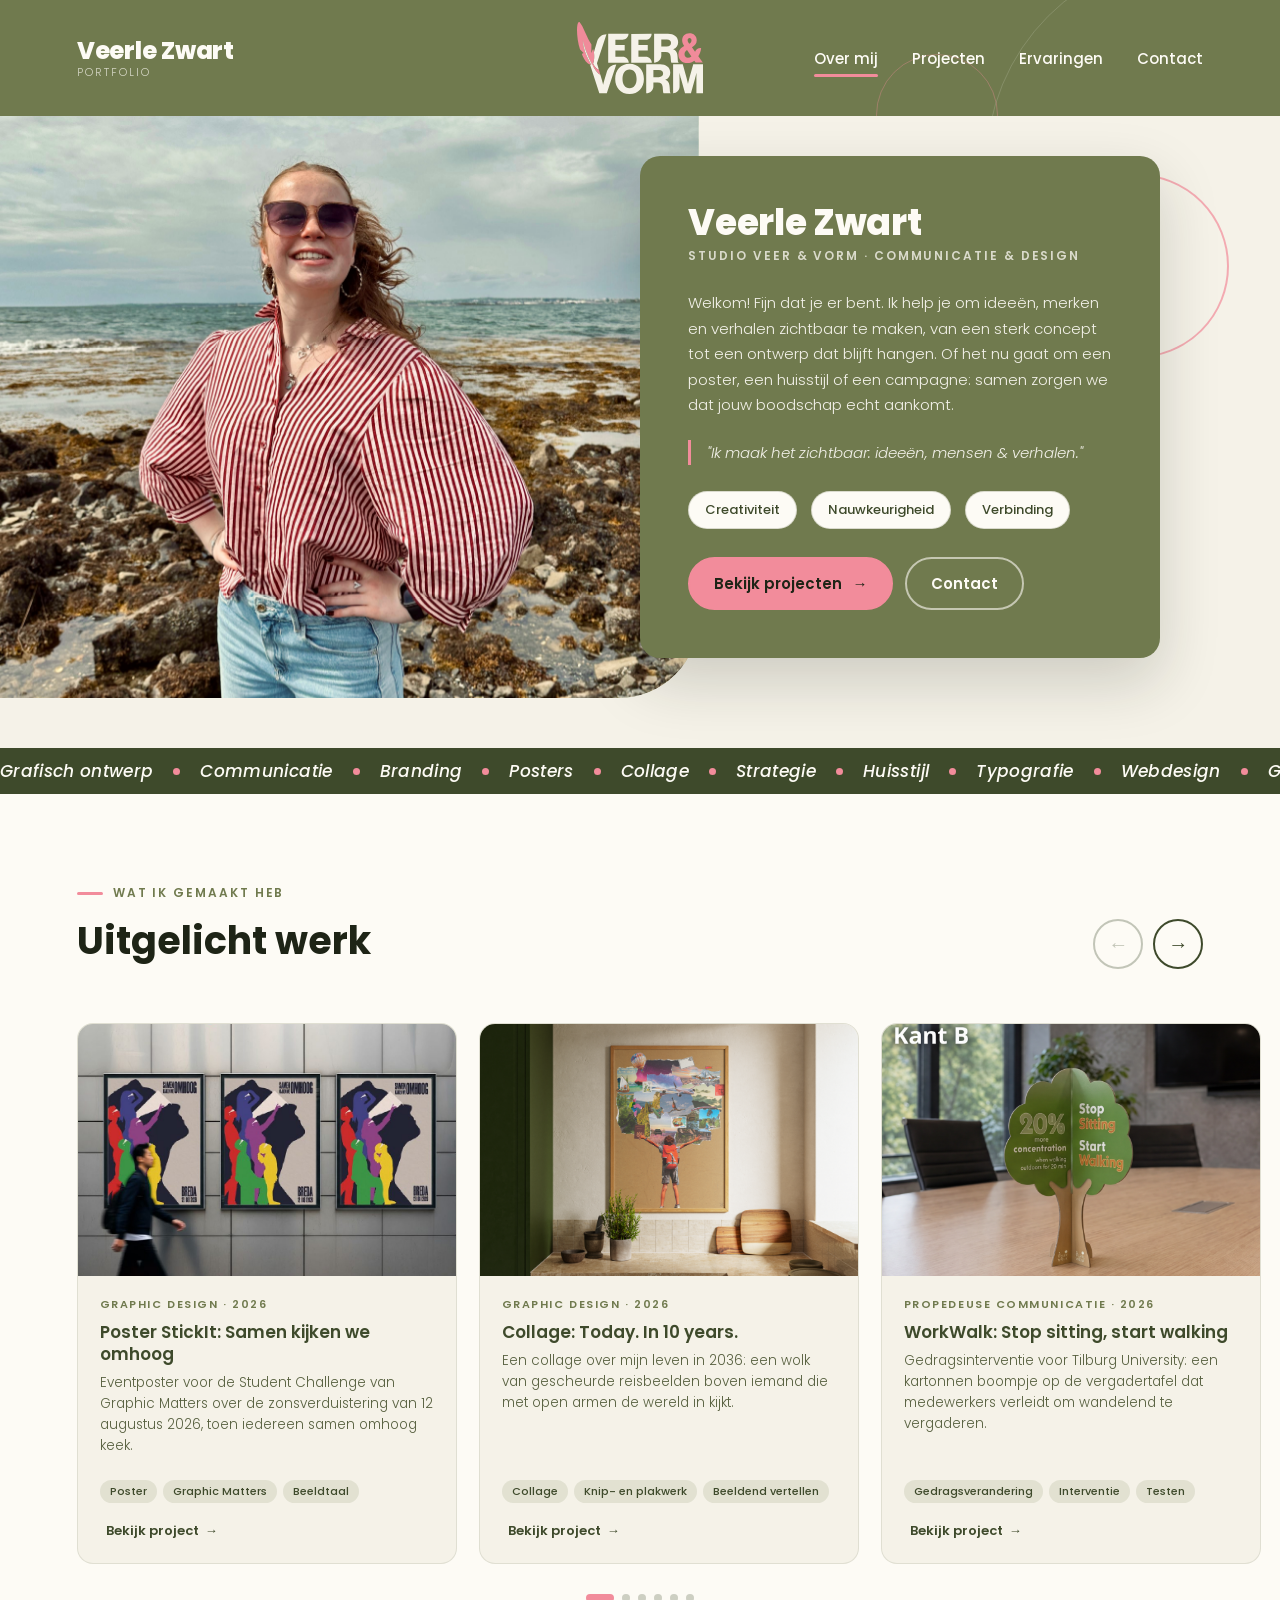
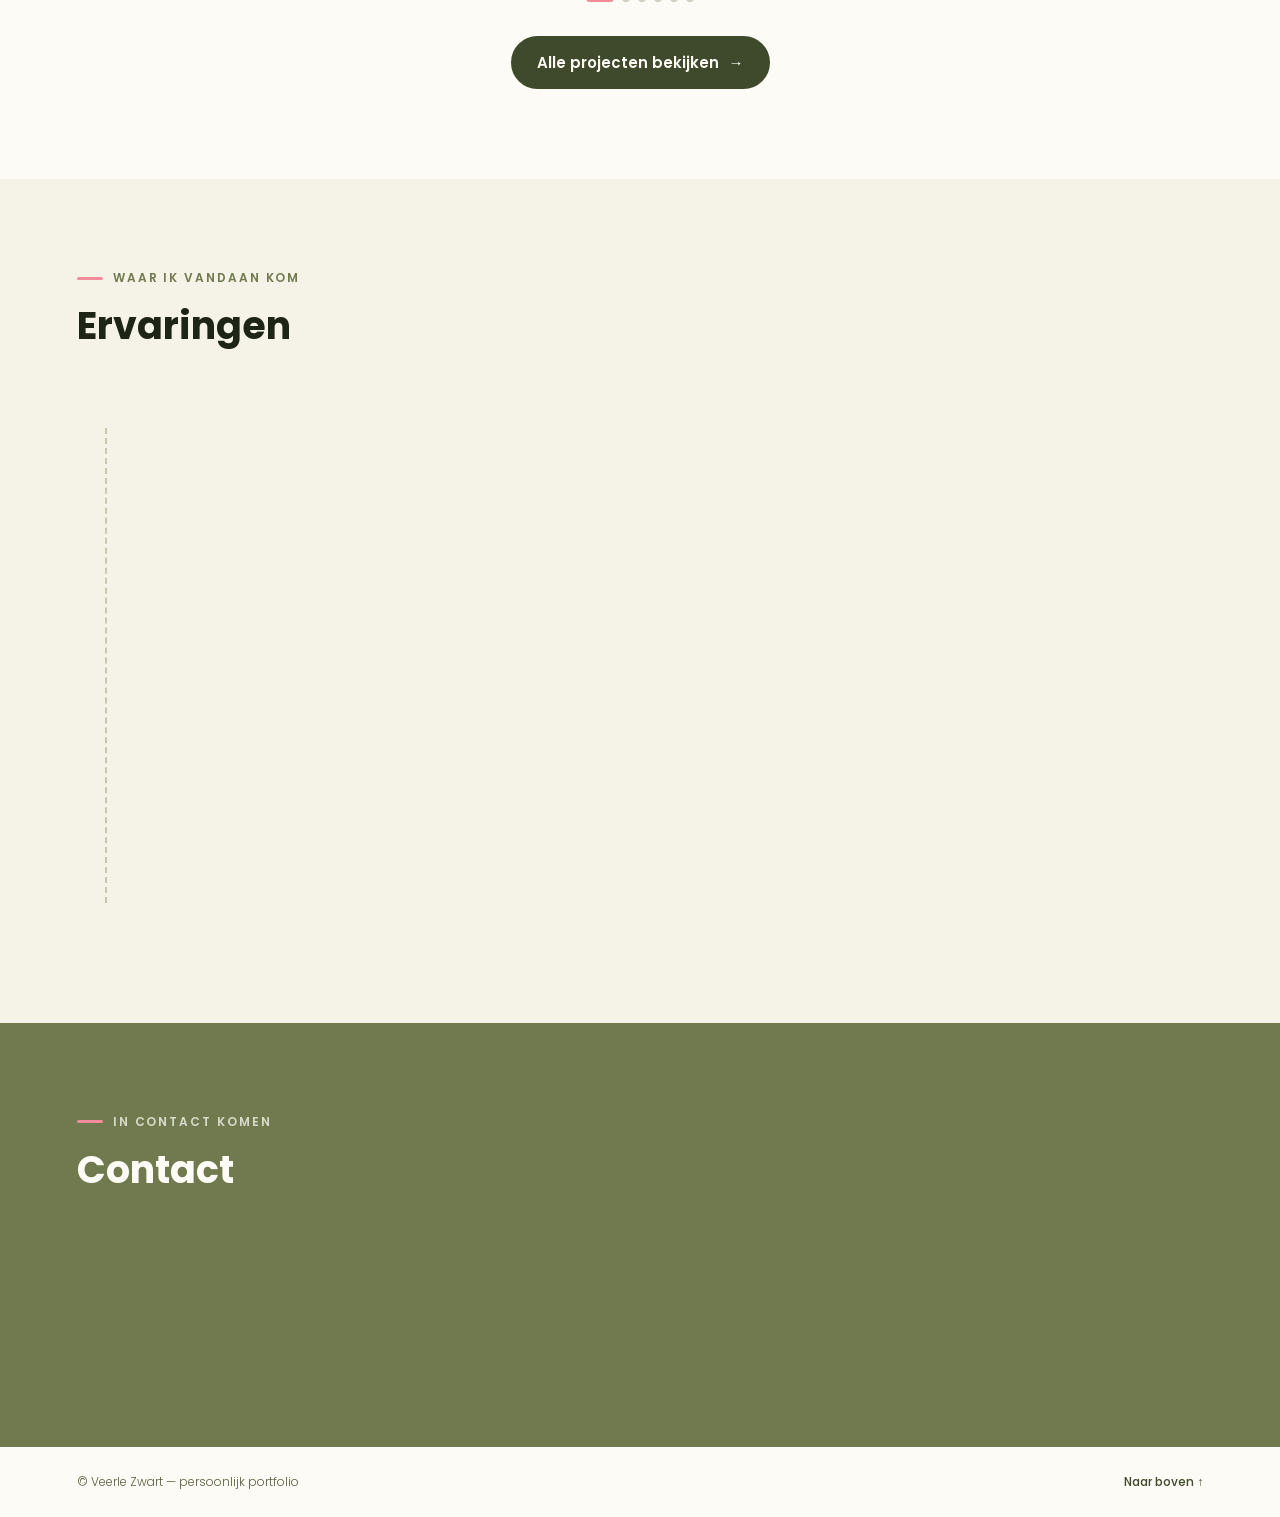
==== commit 7ef3cb49: "verbetering hero" ====
--- a/index.html
+++ b/index.html
@@ -3,7 +3,7 @@
 <head>
 	<meta charset="UTF-8">
 	<meta name="viewport" content="width=device-width, initial-scale=1.0">
-	<title>Portfolio Veerle Zwart</title>
+	<title>Veer & Vorm</title>
 	<link rel="preconnect" href="https://fonts.googleapis.com">
 	<link href="https://fonts.googleapis.com/css2?family=Poppins:ital,wght@0,300;0,400;0,500;0,600;0,700;0,800;1,500;1,600&display=swap" rel="stylesheet">
 	<link rel="stylesheet" type="text/css" href="PortfolioStyle.css">
@@ -23,7 +23,7 @@
     <a href="index.html#over-mij">Over mij</a>
     <a href="projecten.html" data-sectie="projecten">Projecten</a>
     <a href="index.html#ervaringen">Ervaringen</a>
-    <a href="index.html#contact">Contact</a>
+    <a href="contact.html">Contact</a>
   </nav>
 </header>
 
@@ -32,13 +32,13 @@
   <div class="hero-card-wrap">
     <div class="hero-card">
       <h1>Veerle Zwart</h1>
-      <p class="role">Communicatie &amp; Design</p>
-      <p>Eerstejaars CrossMedia Design aan Artevelde Hogeschool in Gent. Ik werk het liefst aan projecten waar strategie en vormgeving samenkomen.</p>
-      <p class="statuut">"Ik maak het zichtbaar: ideeën, mensen, verhalen."</p>
+      <p class="role">Studio Veer &amp; Vorm · Communicatie &amp; Design</p>
+      <p>Welkom! Fijn dat je er bent. Ik help je om ideeën, merken en verhalen zichtbaar te maken, van een sterk concept tot een ontwerp dat blijft hangen. Of het nu gaat om een poster, een huisstijl of een campagne: samen zorgen we dat jouw boodschap echt aankomt.</p>
+      <p class="statuut">"Ik maak het zichtbaar: ideeën, mensen & verhalen."</p>
       <div class="values">
         <span class="value-pill">Creativiteit</span>
         <span class="value-pill">Nauwkeurigheid</span>
-        <span class="value-pill">Verbindend zijn</span>
+        <span class="value-pill">Verbinding</span>
       </div>
 	  <div class="hero-knoppen">
         <a class="knop" href="projecten.html">Bekijk projecten <span class="pijl" aria-hidden="true">&rarr;</span></a>
--- a/PortfolioStyle.css
+++ b/PortfolioStyle.css
@@ -638,6 +638,53 @@
 }
 .contact-item .value{ font-size:15px; font-weight:500; overflow-wrap:anywhere; }
 
+/* ---- Contactpagina (contact.html) ---- */
+.contact-pagina{
+  display:grid; grid-template-columns:1fr 1.4fr;
+  gap:40px; align-items:start;
+}
+.contact-pagina > *{ min-width:0; }
+.contact-pagina h2{ margin-bottom:20px; }
+
+/* gegevens links */
+.contact-gegevens{ display:flex; flex-direction:column; gap:14px; }
+.gegeven{
+  display:flex; flex-direction:column; gap:4px;
+  padding:18px 22px; border-radius:16px; text-decoration:none;
+  background:var(--paper); color:var(--ink);
+  border-left:3px solid var(--zalmroze);
+  transition:transform .3s var(--zacht), box-shadow .3s;
+}
+a.gegeven:hover{ transform:translateX(6px); box-shadow:0 10px 24px rgba(30,36,22,.10); }
+.gegeven .label{
+  font-size:11px; letter-spacing:0.14em; text-transform:uppercase;
+  color:var(--olive); font-weight:600;
+}
+.gegeven .value{ font-size:15px; font-weight:500; color:var(--olive-dark); overflow-wrap:anywhere; }
+
+/* formulier rechts */
+.contact-form{
+  background:var(--paper); border-radius:var(--radius);
+  padding:34px; box-shadow:0 14px 40px rgba(30,36,22,.08);
+  display:flex; flex-direction:column; gap:16px;
+}
+.contact-form h2{ margin-bottom:0; }
+.verplicht{ font-size:12px; color:var(--ink-soft); margin:-8px 0 4px; }
+.veld-rij{ display:grid; grid-template-columns:1fr 1fr; gap:16px; }
+.veld{ display:flex; flex-direction:column; gap:6px; }
+.veld span{ font-size:13px; font-weight:600; color:var(--olive-dark); }
+.veld input,
+.veld textarea{
+  font-family:'Poppins', sans-serif; font-size:15px; color:var(--ink);
+  background:var(--cream); border:2px solid transparent; border-radius:12px;
+  padding:12px 14px; transition:border-color .25s, background .25s;
+}
+.veld textarea{ resize:vertical; min-height:140px; }
+.veld input:focus,
+.veld textarea:focus{ outline:none; border-color:var(--olive); background:var(--white); }
+.contact-form .knop{ align-self:flex-start; cursor:pointer; font-family:'Poppins', sans-serif; }
+.form-melding{ margin:0; font-size:14px; font-weight:500; color:var(--olive-dark); }
+.form-melding.fout{ color:#A3303F; }
 
 /* ================================================================
    == 13. Footer
@@ -774,6 +821,11 @@
     flex-basis:100%; flex-direction:column; gap:0;
     max-height:0; overflow:hidden; transition:max-height .4s var(--zacht);
   }
+      /* contactpagina onder elkaar */
+  .contact-pagina{ grid-template-columns:1fr; }
+  .veld-rij{ grid-template-columns:1fr; }
+  .contact-form{ padding:24px; }
+  
   .menu-open nav.links{ max-height:300px; }
   nav.links a{ padding:12px 0; font-size:17px; border-top:1px solid rgba(253,251,245,.15); }
   nav.links a::after{ display:none; }
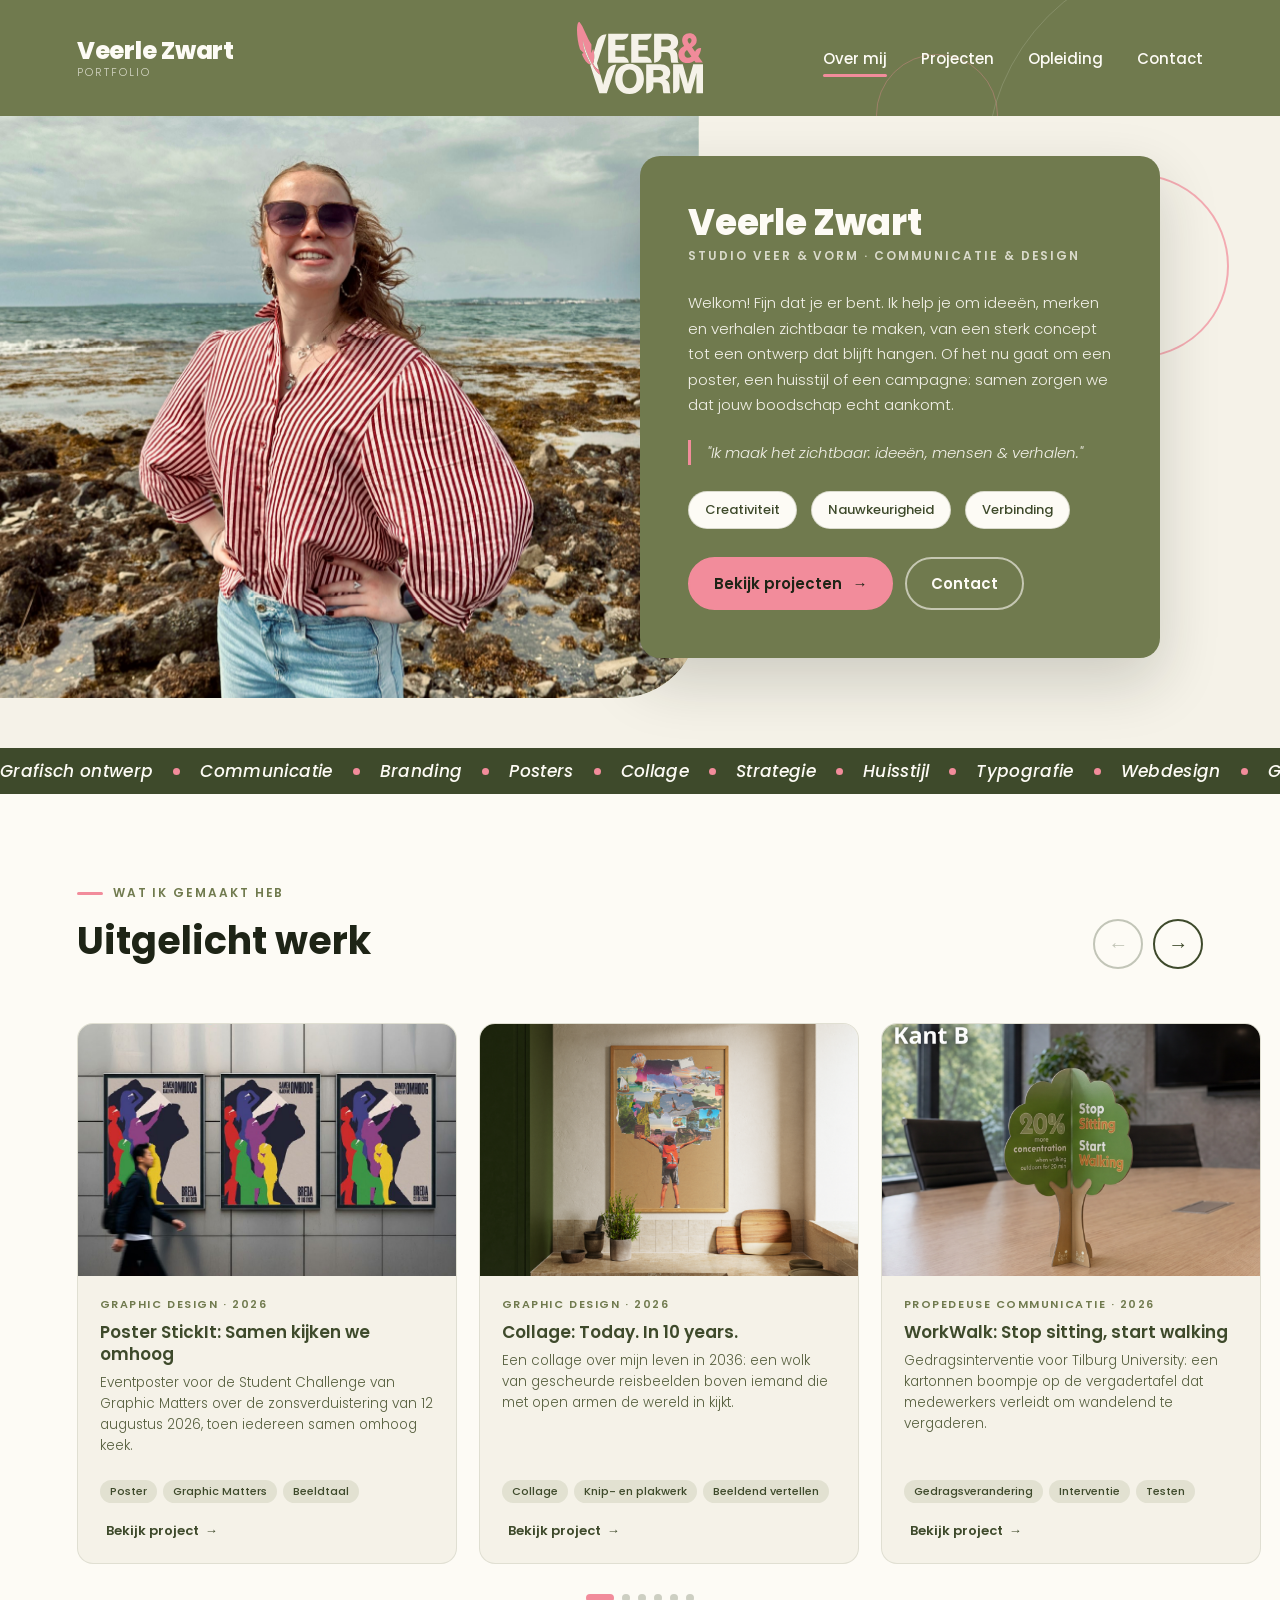
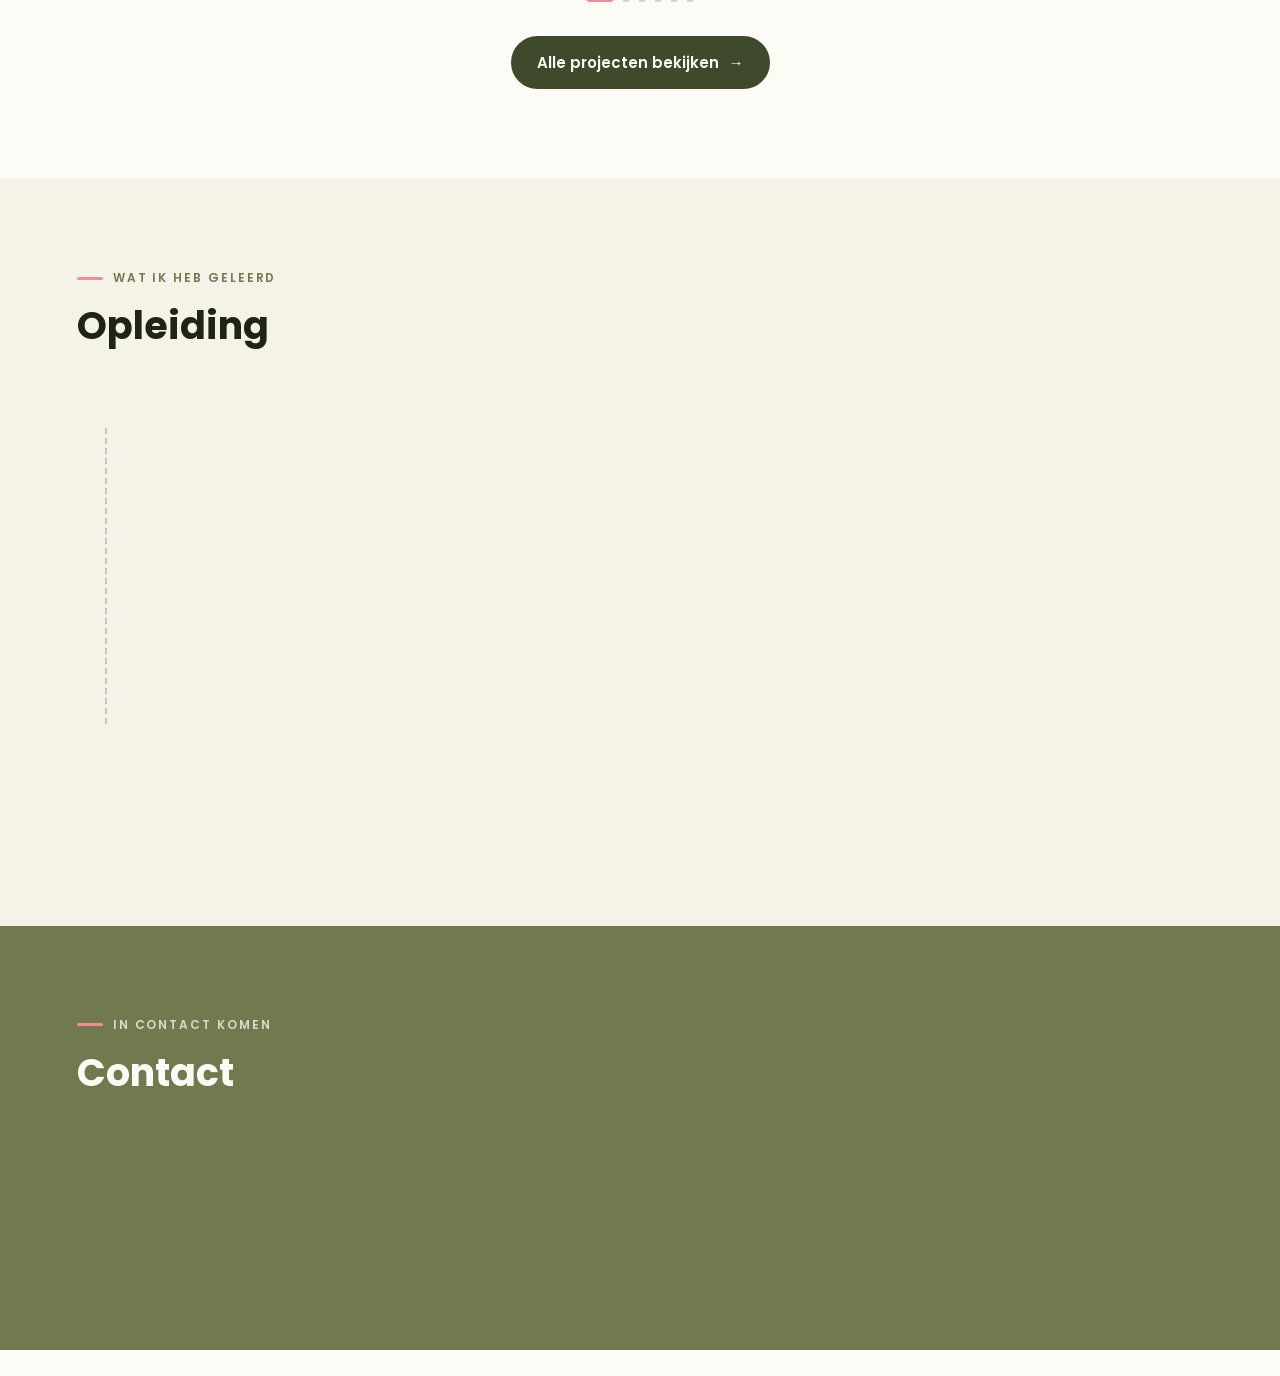
==== commit f58f2731: "opleiding ipv ervaringen" ====
--- a/index.html
+++ b/index.html
@@ -22,7 +22,7 @@
   <nav class="links">
     <a href="index.html#over-mij">Over mij</a>
     <a href="projecten.html" data-sectie="projecten">Projecten</a>
-    <a href="index.html#ervaringen">Ervaringen</a>
+    <a href="index.html#opleiding">Opleiding</a>
     <a href="contact.html">Contact</a>
   </nav>
 </header>
@@ -75,21 +75,13 @@
   </div>
 </section>
 
-<section id="ervaringen">
+<section id="opleiding">
   <div class="section-head">
-    <p class="eyebrow">Waar ik vandaan kom</p>
-    <h2>Ervaringen</h2>
+    <p class="eyebrow">Wat ik heb geleerd</p>
+    <h2>Opleiding</h2>
   </div>
     <div class="ervaring-grid">
     <div class="timeline">
-      <div class="tl-item reveal">
-        <div class="tl-logo" data-logo="Afbeeldingen/logos/logo-prenatal.png">P</div>
-        <div class="tl-content">
-          <span class="tl-period">Heden · Bijbaan</span>
-          <h3>Prénatal Breda</h3>
-          <p>Bijbaan als verkoopmedewerker. Hier leer ik elke dag luisteren naar wat klanten echt nodig hebben, en dat helpt me ook als ontwerper.</p>
-        </div>
-      </div>
       <div class="tl-item reveal">
         <div class="tl-logo" data-logo="Afbeeldingen/logos/logo-artevelde.png">A</div>
         <div class="tl-content">
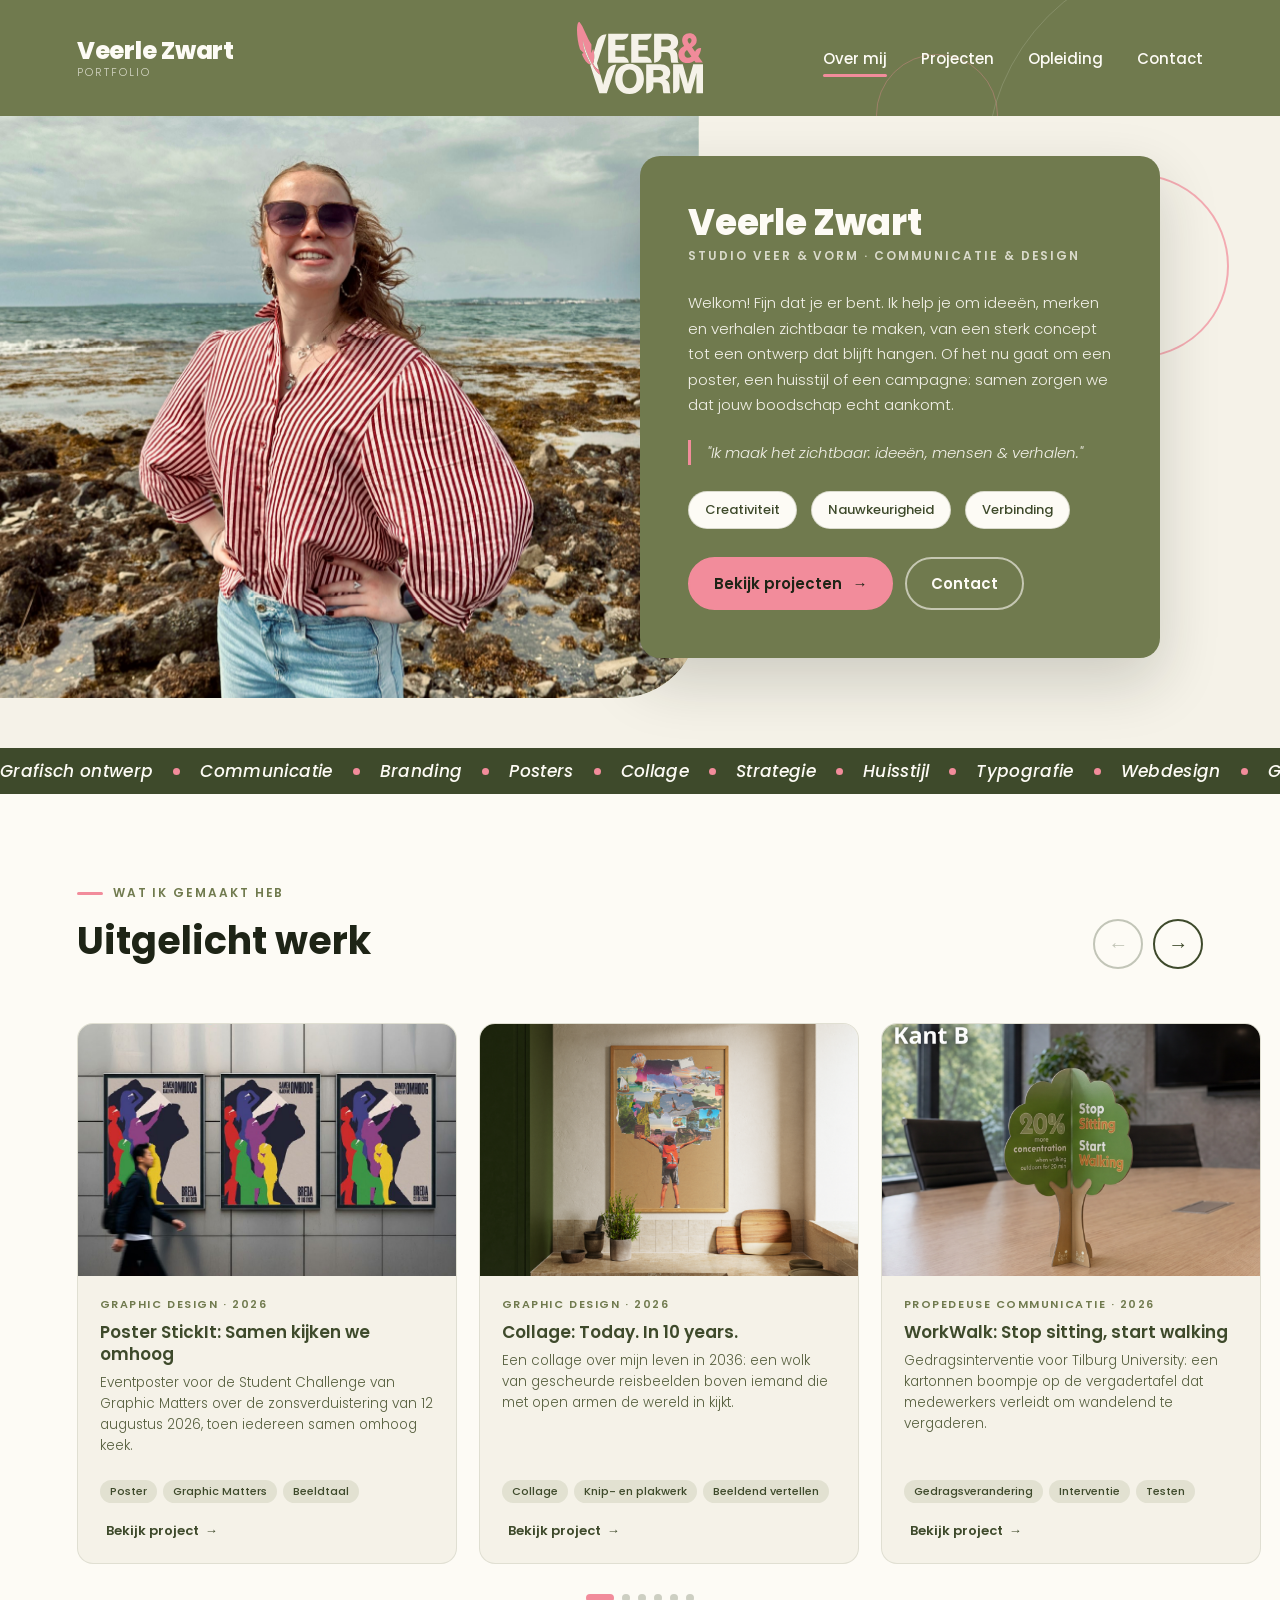
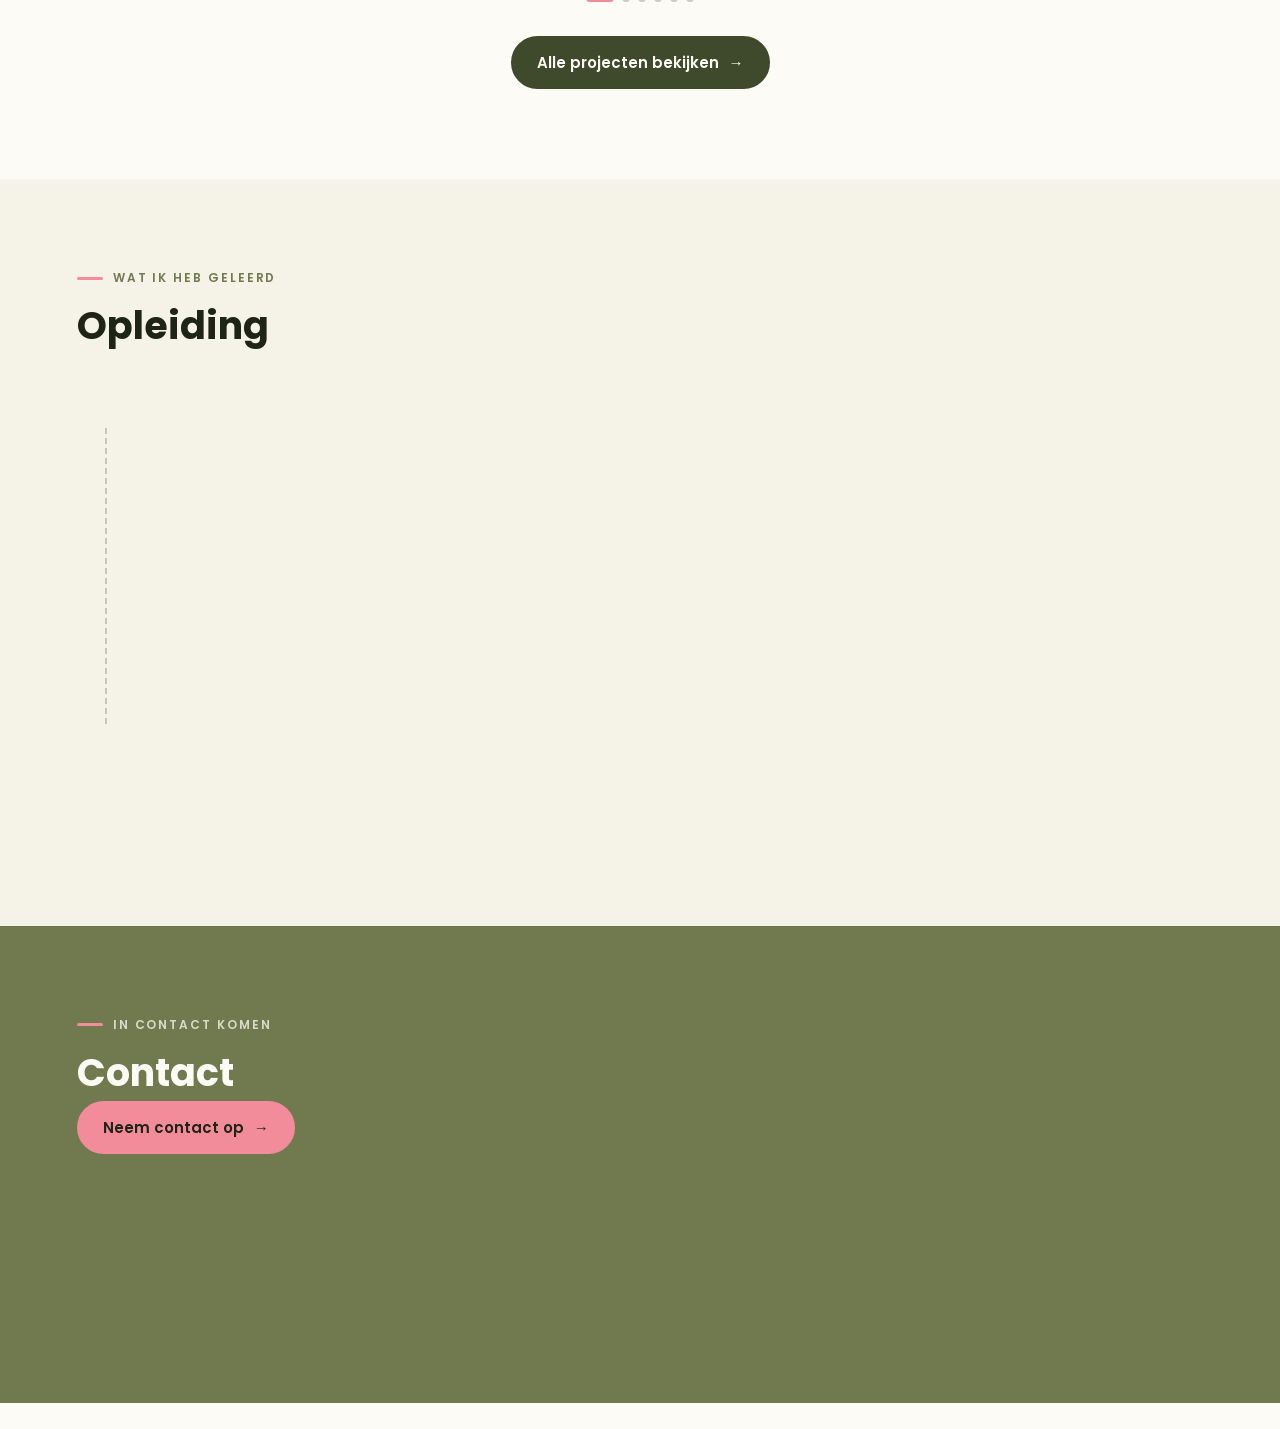
==== commit 66317483: "verbeteringen" ====
--- a/index.html
+++ b/index.html
@@ -42,7 +42,7 @@
       </div>
 	  <div class="hero-knoppen">
         <a class="knop" href="projecten.html">Bekijk projecten <span class="pijl" aria-hidden="true">&rarr;</span></a>
-        <a class="knop knop-licht" href="#contact">Contact</a>
+        <a class="knop knop-licht" href="contact.html">Contact</a>
       </div>
     </div>
   </div>
@@ -114,6 +114,7 @@
   <div class="section-head">
     <p class="eyebrow">In contact komen</p>
     <h2>Contact</h2>
+    <a class="knop" href="contact.html">Neem contact op <span class="pijl" aria-hidden="true">&rarr;</span></a>
   </div>
     <div class="contact-grid">
     <a class="contact-item reveal" href="mailto:veerle.zwart@gmail.com">
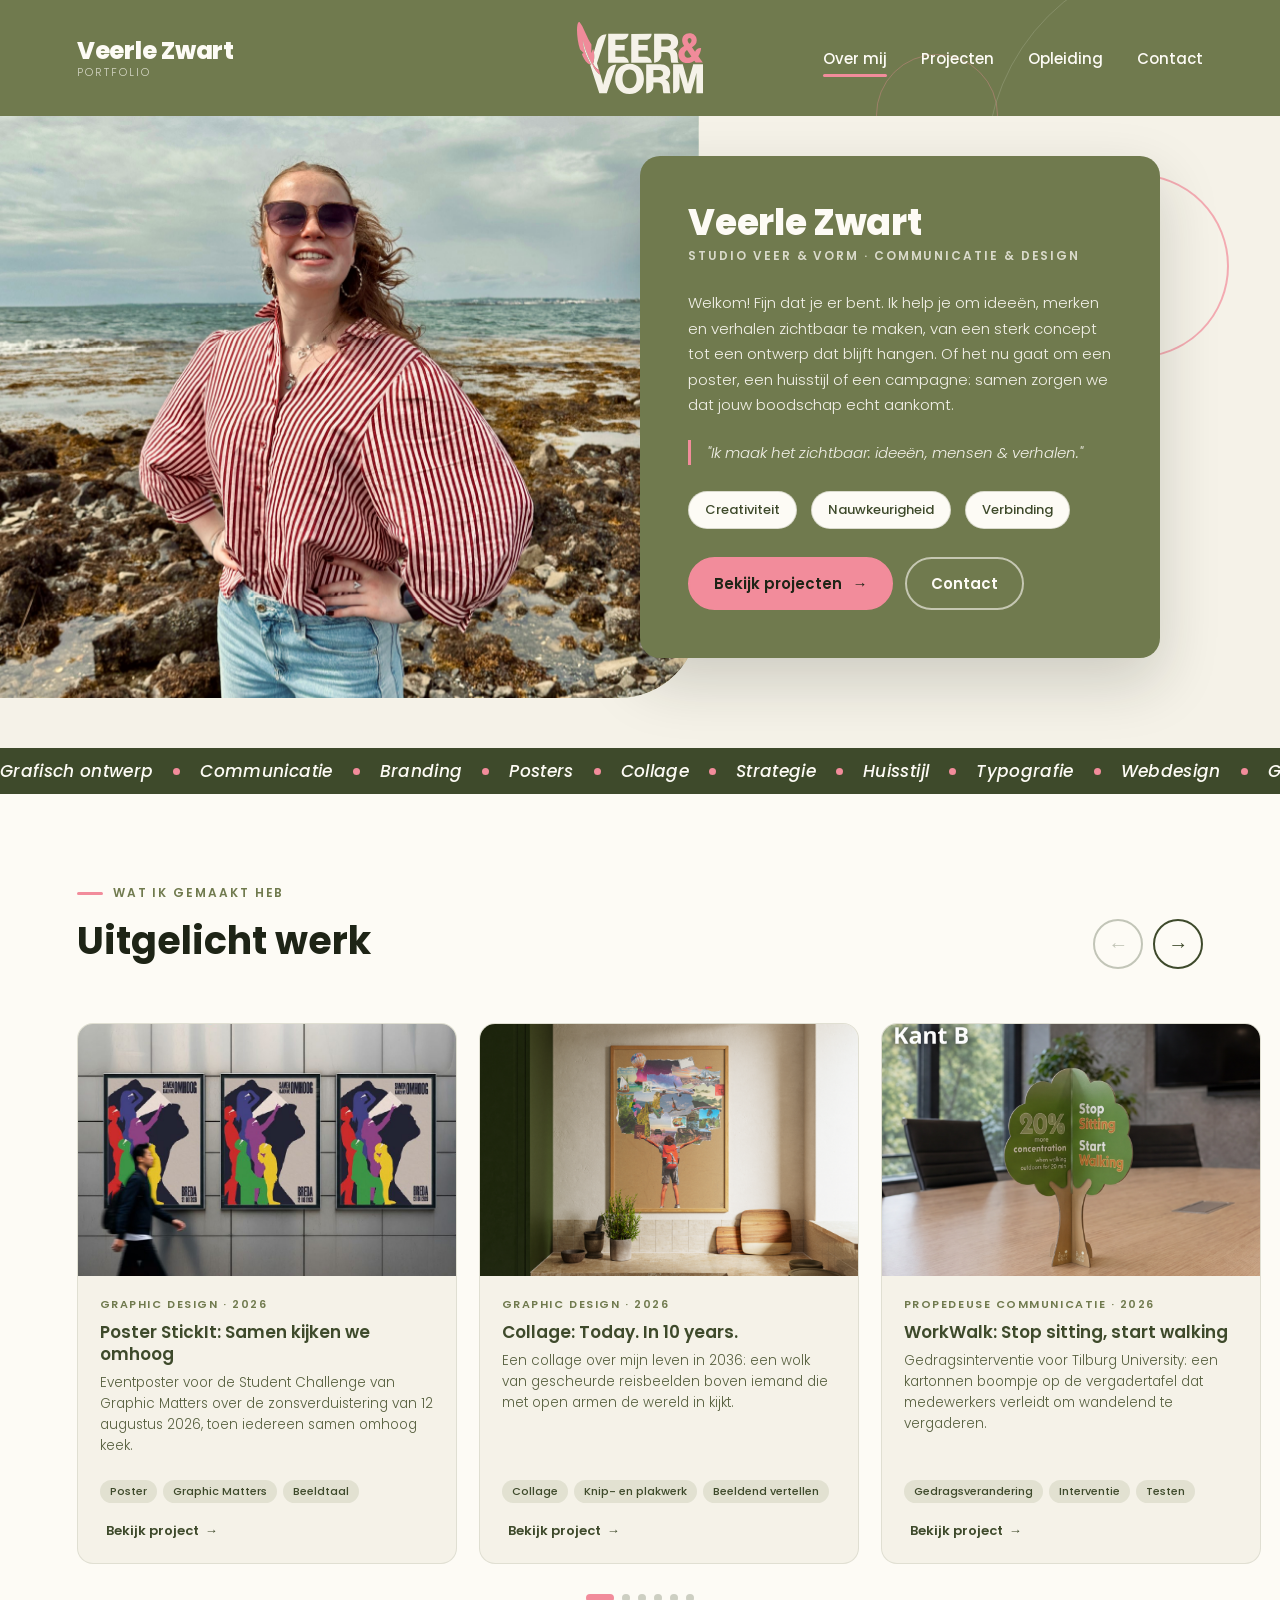
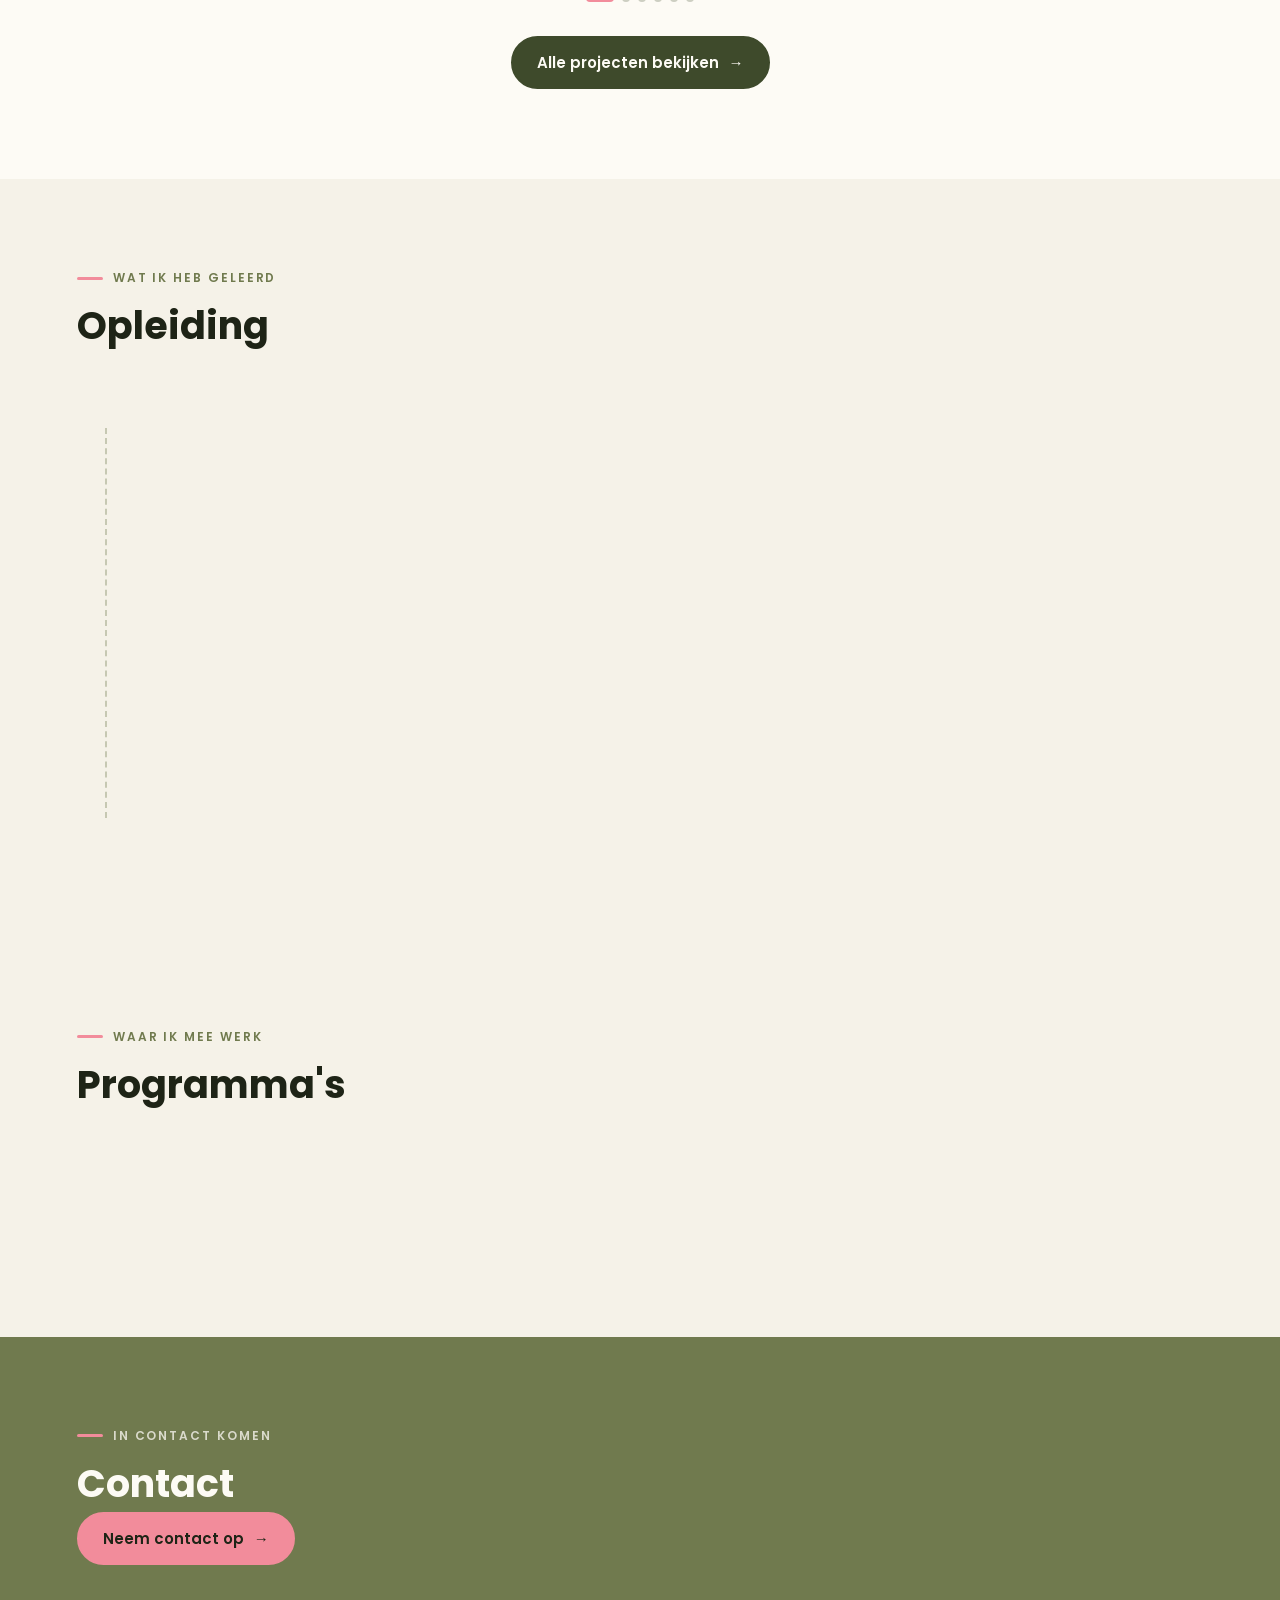
==== commit 49588588: "software band erbij" ====
--- a/index.html
+++ b/index.html
@@ -11,6 +11,7 @@
 </head>
 <body>
 
+  <!-- ============ NAVBAR ============ -->
 <header class="nav">
   <a class="logo" href="index.html"data-logo="Afbeeldingen/logos/veer-en-vorm-logo-svg/veer-en-vorm-logo-02-negatief.svg" aria-label="Veerle Zwart, naar home">
     <span class="name">Veerle Zwart</span>
@@ -27,6 +28,7 @@
   </nav>
 </header>
 
+<!-- ============ HERO ============ -->
 <section class="hero" id="over-mij" style="padding:0;">
   <div class="hero-photo"><img src="Afbeeldingen/FotoVeerle.JPEG"></div>
   <div class="hero-card-wrap">
@@ -48,12 +50,14 @@
   </div>
 </section>
 
+<!-- ============ BANNER ============ -->
 <div class="band" aria-hidden="true">
   <div class="band-rij">
     <span>Grafisch ontwerp</span><span>Communicatie</span><span>Branding</span><span>Posters</span><span>Collage</span><span>Strategie</span><span>Huisstijl</span><span>Typografie</span><span>Webdesign</span>
   </div>
 </div>
 
+<!-- ============ PROJECTEN ============ -->
 <section id="projecten" class="uitgelicht">
   <div class="section-head rij reveal">
     <div>
@@ -75,6 +79,7 @@
   </div>
 </section>
 
+<!-- ============ OPLEIDING ============ -->
 <section id="opleiding">
   <div class="section-head">
     <p class="eyebrow">Wat ik heb geleerd</p>
@@ -86,8 +91,8 @@
         <div class="tl-logo" data-logo="Afbeeldingen/logos/logo-artevelde.png">A</div>
         <div class="tl-content">
           <span class="tl-period">Heden · Opleiding</span>
-          <h3>CrossMedia Design | Artevelde Hogeschool Gent</h3>
-          <p>Eerste jaar CrossMedia Design. Ik leer ontwerpen voor print en digitaal, van poster en collage tot website, en breng zo mijn communicatieachtergrond samen met vormgeving.</p>
+          <h3>Bachelor Cross Media Design | Artevelde Hogeschool Gent</h3>
+          <p>Hier combineer ik creatieve concepten met visuele en digitale uitwerking. Ik werk met grafisch ontwerp, lay-out, UX/UI, print en 2D motion design, in Illustrator, Photoshop en de rest van Adobe Creative Cloud. Zo leer ik een merk of verhaal sterk en herkenbaar maken, op papier en op scherm.</p>
         </div>
       </div>
       <div class="tl-item reveal">
@@ -95,7 +100,7 @@
         <div class="tl-content">
           <span class="tl-period">2025-2026 · Propedeuse</span>
           <h3>Propedeuse Communicatie | Avans Hogeschool</h3>
-          <p>Portfolio Professionele Identiteit: zelfreflectie-opdrachten, gespreksverslagen met een werkveldbuddy, een promovideoscript en een motivatiebrief voor CrossMedia Design.</p>
+          <p>Hier heb ik de basis gelegd: doelgroepen onderzoeken, een heldere boodschap formuleren en die vertalen naar campagnes, video en ontwerp. Ik ontdekte dat ik het meest geniet waar strategie en vormgeving samenkomen.</p>
         </div>
       </div>
     </div>
@@ -110,6 +115,16 @@
   </div>
 </section>
 
+<!-- ============ SOFTWARE ============ -->
+<section id="software">
+  <div class="section-head">
+    <p class="eyebrow">Waar ik mee werk</p>
+    <h2>Programma's</h2>
+  </div>
+  <div class="software-band reveal" data-software aria-label="Programma's waar ik mee werk"></div>
+</section>
+
+<!-- ============ CONTACT ============ -->
 <section id="contact">
   <div class="section-head">
     <p class="eyebrow">In contact komen</p>
@@ -136,8 +151,10 @@
   </div>
 </section>
 
+<!-- ============ FOOTER ============ -->
 <footer>© Veerle Zwart — persoonlijk portfolio <a class="naar-boven" href="#over-mij">Naar boven &uarr;</a></footer>
 
+<!-- ============ SCRIPTS ============ -->
 <script>
 function toggleFolder(tab){
   const folder = tab.closest('.folder');
@@ -162,6 +179,7 @@
 <!-- Pop-up per project -->
 <script src="projecten.js"></script>
 <script src="beweging.js"></script>
+<script src="software.js"></script>
 
 </body>
 </html>
--- a/PortfolioStyle.css
+++ b/PortfolioStyle.css
@@ -298,6 +298,36 @@
   content:""; width:7px; height:7px; border-radius:50%;
   background:var(--zalmroze); margin:0 20px;
 }
+/* ---------- Software-strook (programma's) ---------- */
+.software-band{
+  overflow:hidden;
+  margin:0 -6vw;
+  padding:8px 0;
+  -webkit-mask-image:linear-gradient(90deg, transparent, #000 8%, #000 92%, transparent);
+          mask-image:linear-gradient(90deg, transparent, #000 8%, #000 92%, transparent);
+}
+.software-rij{
+  display:flex; gap:18px; width:max-content;
+  padding-right:18px;
+  animation:software 28s linear infinite;
+}
+.software-band:hover .software-rij{ animation-play-state:paused; }
+.software-item{
+  display:flex; align-items:center; gap:14px;
+  background:var(--paper);
+  border:1.5px solid rgba(62, 74, 43, .14);
+  border-radius:var(--radius);
+  padding:14px 24px 14px 14px;
+  transition:transform .3s var(--zacht), border-color .3s, box-shadow .3s;
+}
+.software-item:hover{
+  transform:translateY(-4px);
+  border-color:var(--zalmroze);
+  box-shadow:0 10px 24px rgba(62, 74, 43, .12);
+}
+.software-item svg{ width:44px; height:44px; flex:none; }
+.software-item span{ font-weight:600; font-size:16px; color:var(--olive-dark); white-space:nowrap; }
+@keyframes software{ from{ transform:translateX(-50%); } to{ transform:translateX(0); } }
 
 
 /* ================================================================
@@ -867,8 +897,14 @@
   .pm-inhoud{ grid-template-columns:1fr; max-height:calc(100vh - 16px); }
   .pm-info{ padding:24px 20px 28px; }
   .pm-meta{ grid-template-columns:1fr; }
-}
-
+
+   /* --- Software-strook --- */
+  .software-band{ margin:0 -5vw; }
+  .software-item{ padding:10px 18px 10px 10px; gap:10px; }
+  .software-item svg{ width:36px; height:36px; }
+  .software-item span{ font-size:14px; }
+}
+ 
 
 /* ================================================================
    == 16. Minder beweging
@@ -881,4 +917,6 @@
   }
   .js .reveal{ opacity:1; transform:none; }
   .band-rij{ animation:none; }
-}
+  .software-rij{ flex-wrap:wrap; width:auto; justify-content:center; padding:0 6vw; }
+  .software-band{ -webkit-mask-image:none; mask-image:none; }
+}
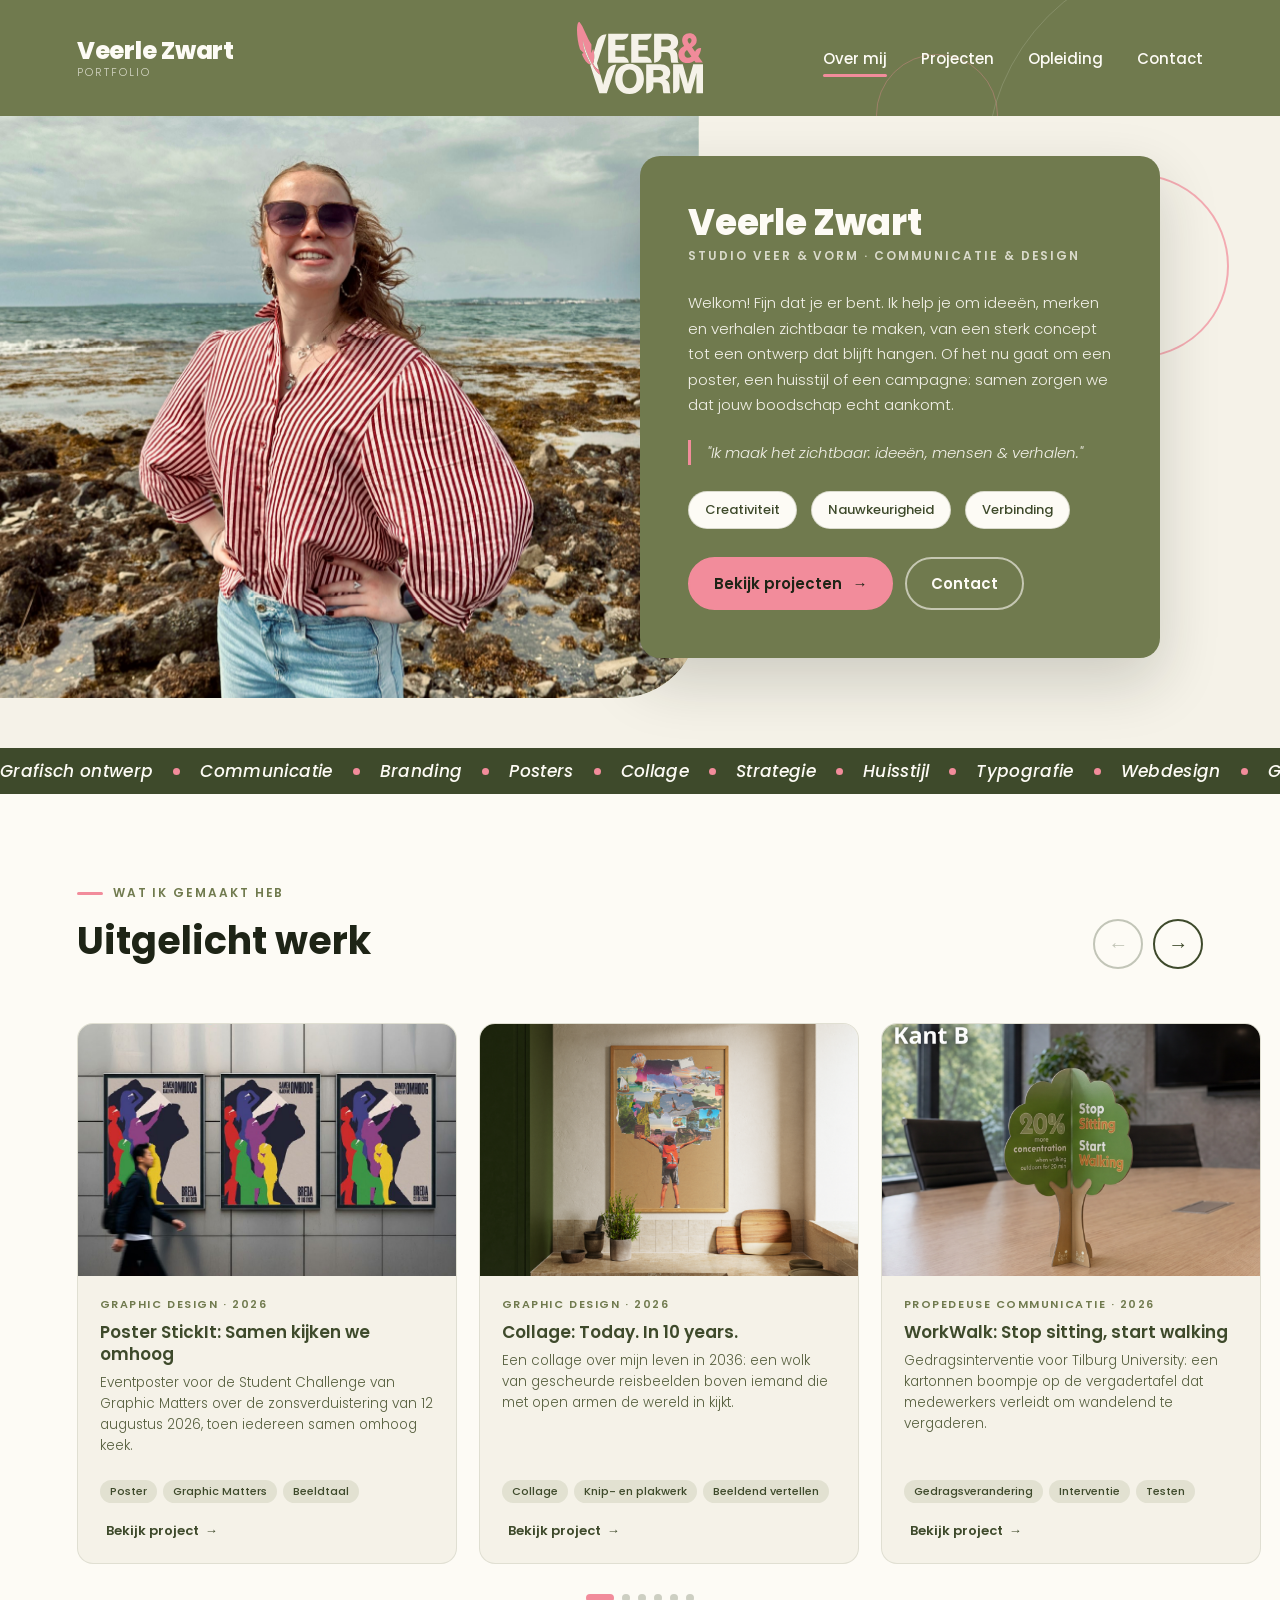
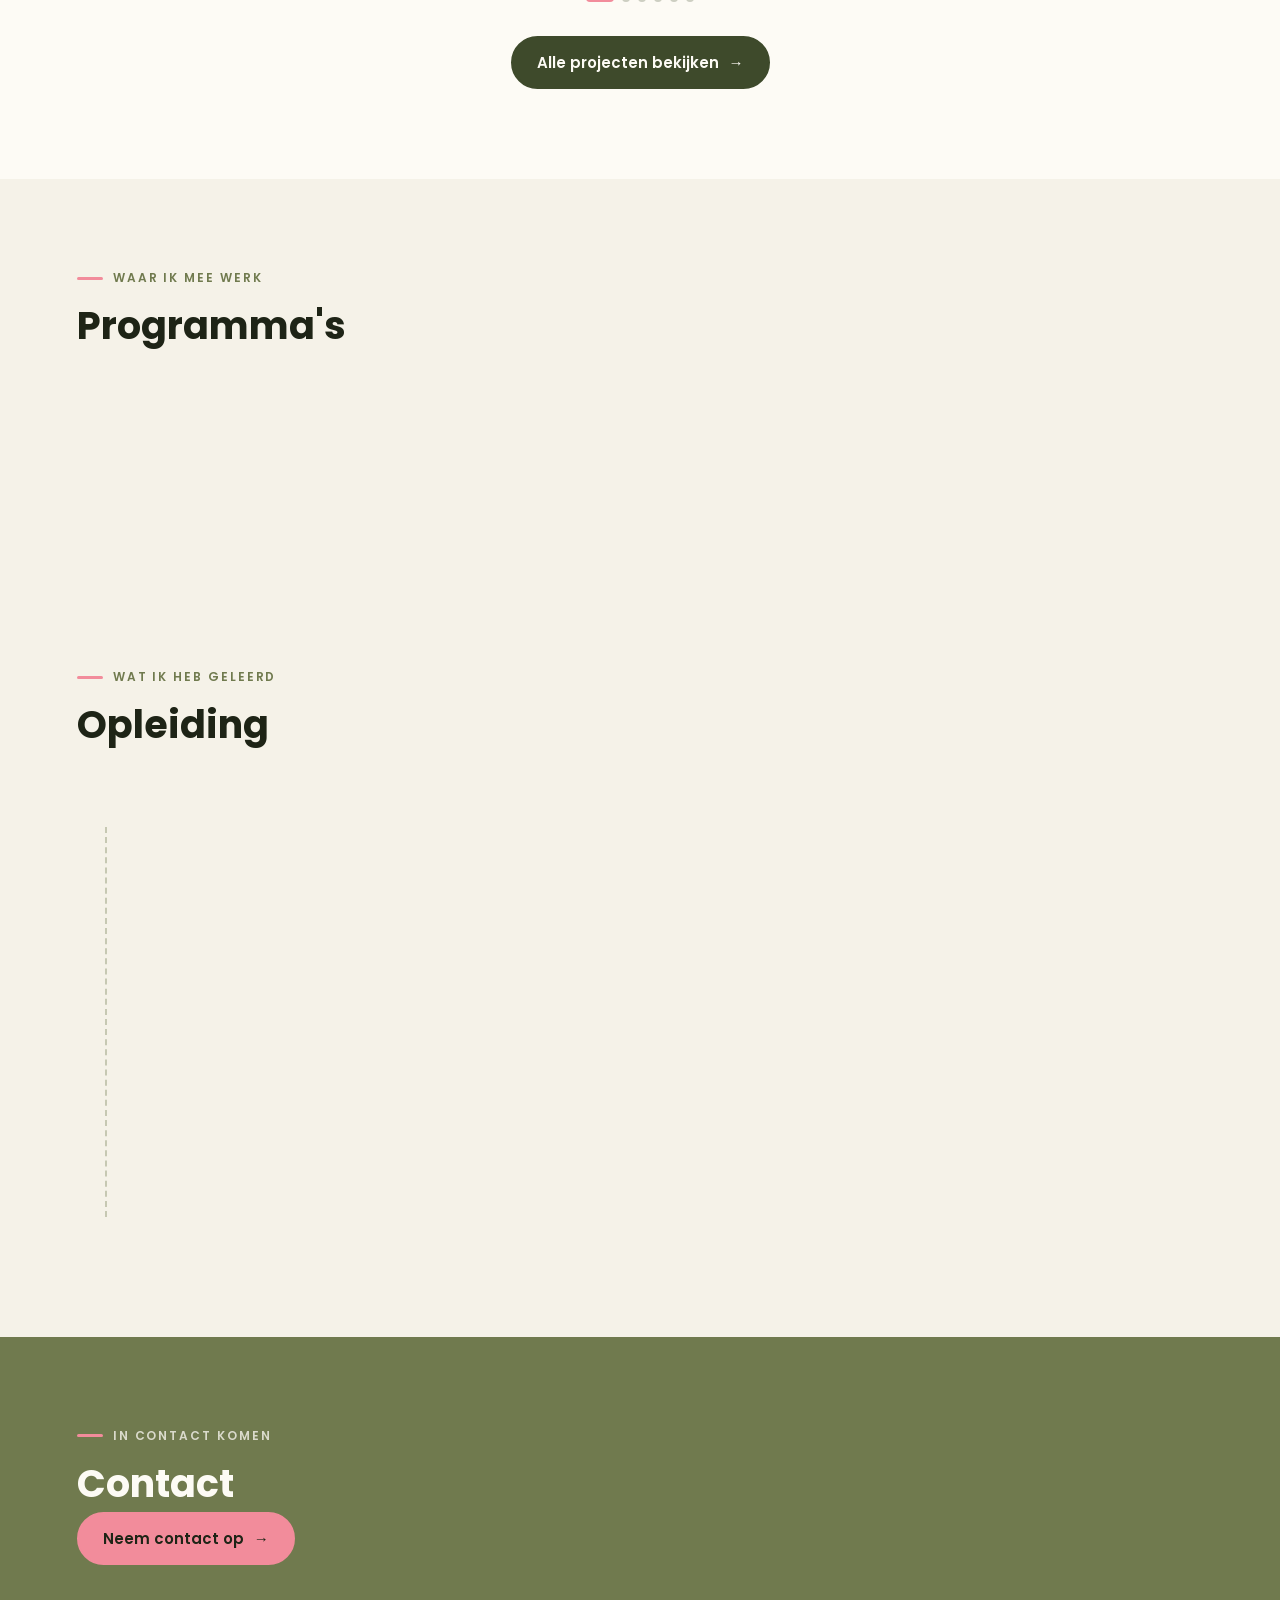
==== commit 481f130e: "banner software boven ervaringen" ====
--- a/index.html
+++ b/index.html
@@ -79,6 +79,15 @@
   </div>
 </section>
 
+<!-- ============ SOFTWARE ============ -->
+<section id="software">
+  <div class="section-head">
+    <p class="eyebrow">Waar ik mee werk</p>
+    <h2>Programma's</h2>
+  </div>
+  <div class="software-band reveal" data-software aria-label="Programma's waar ik mee werk"></div>
+</section>
+
 <!-- ============ OPLEIDING ============ -->
 <section id="opleiding">
   <div class="section-head">
@@ -113,15 +122,6 @@
       </figure>
   </div>
   </div>
-</section>
-
-<!-- ============ SOFTWARE ============ -->
-<section id="software">
-  <div class="section-head">
-    <p class="eyebrow">Waar ik mee werk</p>
-    <h2>Programma's</h2>
-  </div>
-  <div class="software-band reveal" data-software aria-label="Programma's waar ik mee werk"></div>
 </section>
 
 <!-- ============ CONTACT ============ -->
--- a/PortfolioStyle.css
+++ b/PortfolioStyle.css
@@ -325,7 +325,7 @@
   border-color:var(--zalmroze);
   box-shadow:0 10px 24px rgba(62, 74, 43, .12);
 }
-.software-item svg{ width:44px; height:44px; flex:none; }
+.software-item img{ width:44px; height:44px; flex:none; object-fit:contain; border-radius:10px; }
 .software-item span{ font-weight:600; font-size:16px; color:var(--olive-dark); white-space:nowrap; }
 @keyframes software{ from{ transform:translateX(-50%); } to{ transform:translateX(0); } }
 
@@ -901,7 +901,7 @@
    /* --- Software-strook --- */
   .software-band{ margin:0 -5vw; }
   .software-item{ padding:10px 18px 10px 10px; gap:10px; }
-  .software-item svg{ width:36px; height:36px; }
+  .software-item img{ width:36px; height:36px; }
   .software-item span{ font-size:14px; }
 }
  
